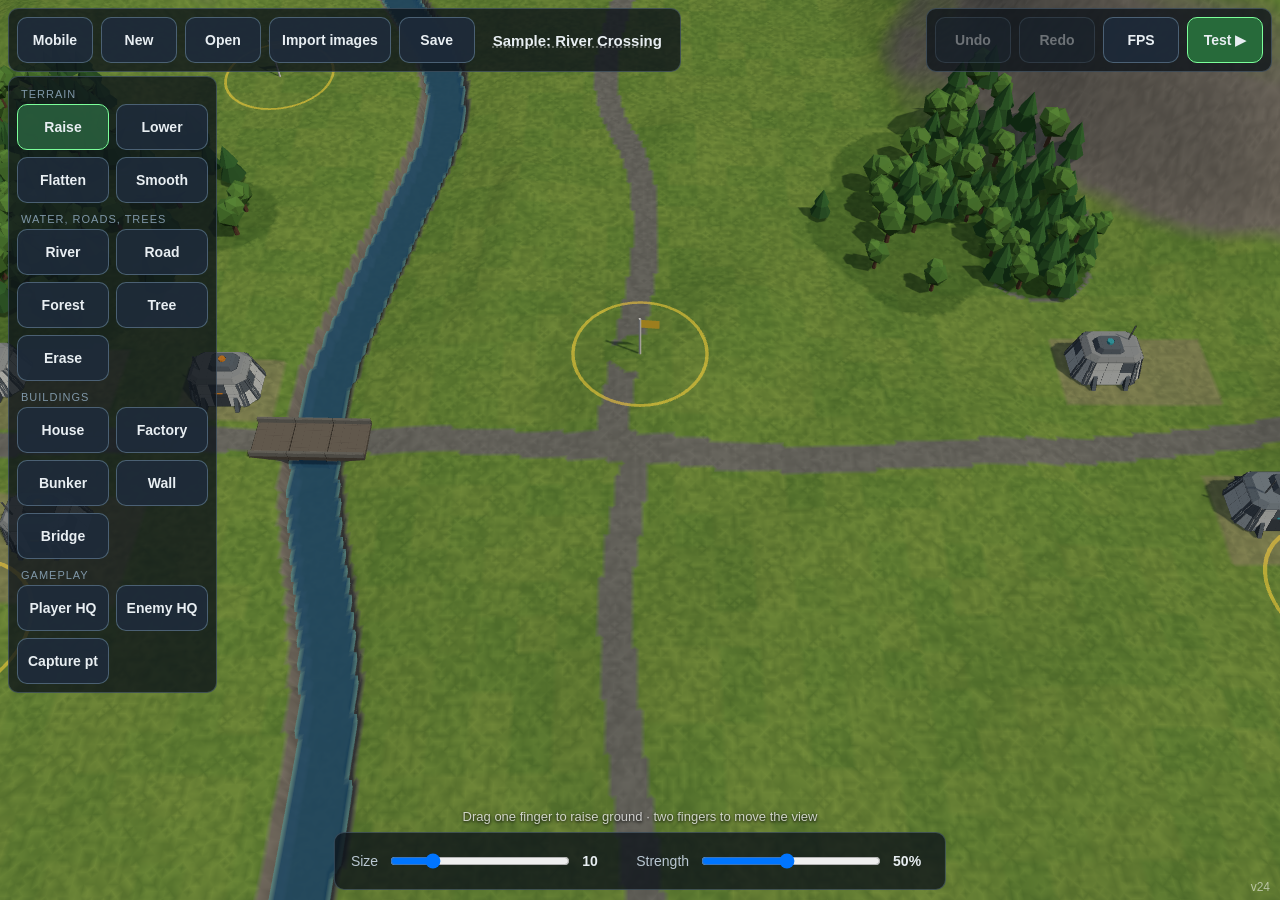
==== editor.html @ 3b9181ff "v24: sci-fi buildings and HQ; each panel shows blast marks, breaks with a hole and framework, then i" ====
<!DOCTYPE html>
<html lang="en">
<head>
<meta charset="utf-8">
<meta name="viewport" content="width=device-width, initial-scale=1, maximum-scale=1, user-scalable=no, viewport-fit=cover">
<meta name="apple-mobile-web-app-capable" content="yes">
<meta name="mobile-web-app-capable" content="yes">
<meta name="apple-mobile-web-app-status-bar-style" content="black-translucent">
<meta name="theme-color" content="#0b1015">
<!-- Must match VERSION in src/version.js. -->
<meta name="build" content="v24">
<title>Mech RTS Editor</title>
<link rel="apple-touch-icon" href="icons/icon-180.png">
<link rel="icon" type="image/png" href="icons/icon-180.png">
<link rel="stylesheet" href="style.css?v=24">
<style>
  .bar { position:fixed; display:flex; gap:8px; padding:8px; align-items:center; }
  #top { top:calc(env(safe-area-inset-top) + 8px); left:calc(env(safe-area-inset-left) + 8px); right:calc(env(safe-area-inset-right) + 8px);
         justify-content:space-between; padding:0; background:none; border:none; }
  #top .grp { display:flex; gap:8px; padding:8px; align-items:center; }
  #mapname { font-size:15px; font-weight:700; padding:0 10px; max-width:260px; overflow:hidden; text-overflow:ellipsis;
             white-space:nowrap; cursor:pointer; text-decoration:underline dotted rgba(255,255,255,.4); }
  #tools { top:calc(env(safe-area-inset-top) + 76px); left:calc(env(safe-area-inset-left) + 8px);
           display:grid; grid-template-columns:repeat(2, 92px); gap:7px; }
  #tools .btn { width:auto; padding:0 6px; }
  #tools .hdr { grid-column:1 / -1; font-size:11px; color:#7f97a8; text-transform:uppercase; letter-spacing:1px; margin:3px 0 -3px 4px; }
  #brush { bottom:calc(env(safe-area-inset-bottom) + 10px); left:50%; transform:translateX(-50%); gap:18px; padding:8px 16px; }
  #brush label { display:flex; align-items:center; gap:10px; font-size:14px; color:#b9c7d2; }
  #brush input[type=range] { width:180px; height:36px; }
  #brush .val { min-width:36px; color:#e8eef2; font-weight:600; }
  #bpanel { bottom:calc(env(safe-area-inset-bottom) + 10px); left:50%; transform:translateX(-50%); }
  #bpanel #bname { min-width:120px; font-size:14px; font-weight:600; color:#ffd23a; padding:0 4px; white-space:nowrap; }
  #bpanel .angle { display:flex; align-items:center; gap:8px; font-size:14px; color:#b9c7d2; }
  #bpanel input[type=range] { width:170px; height:36px; }
  #hint { position:fixed; bottom:calc(env(safe-area-inset-bottom) + 76px); left:50%; transform:translateX(-50%);
          font-size:13px; color:rgba(255,255,255,.75); text-shadow:0 1px 3px #000; pointer-events:none; white-space:nowrap; }
  #status { position:fixed; right:calc(env(safe-area-inset-right) + 12px); bottom:calc(env(safe-area-inset-bottom) + 24px);
            font-size:12px; color:rgba(255,255,255,.6); pointer-events:none; }
  .btn.dis { opacity:.4; }
  .btn.go { background:rgba(40,110,60,.95); border-color:#7cff9a; }
  label.btn input[type=file] { display:none; }
  .dialog { position:fixed; inset:0; display:none; align-items:center; justify-content:center; background:rgba(6,10,14,.7); z-index:20; }
  .dialog.open { display:flex; }
  .dialog .box { width:min(560px, calc(100% - 32px)); max-height:calc(100% - 40px); overflow:auto; padding:20px 22px; -webkit-user-select:text; user-select:text; }
  .dialog h2 { margin:0 0 12px; font-size:20px; }
  .dialog p, .dialog li { color:#b9c7d2; font-size:14px; line-height:1.45; }
  .dialog .row { display:flex; gap:10px; align-items:center; margin:10px 0; flex-wrap:wrap; }
  .dialog .row > span { min-width:120px; font-size:14px; }
  .dialog input[type=number] { width:80px; height:36px; font-size:16px; border-radius:8px; border:1px solid #567; background:#0e141a; color:#fff; padding:0 8px; }
  .dialog .file { font-size:13px; color:#9fd18b; }
  .dialog .actions { display:flex; gap:10px; justify-content:flex-end; margin-top:16px; }
  .dialog .list .btn { justify-content:flex-start; width:100%; margin:6px 0; }
  .dialog .warn { color:#ffb36b; }
  /* ---------- Mobile Mode (phones) ---------- */
  body.mobile .btn { height:32px; min-width:34px; padding:0 7px; font-size:12px; border-radius:8px; }
  body.mobile #top { top:calc(env(safe-area-inset-top) + 4px); left:calc(env(safe-area-inset-left) + 4px); right:calc(env(safe-area-inset-right) + 4px); }
  body.mobile #top .grp { gap:4px; padding:4px; border-radius:8px; }
  body.mobile #mapname { font-size:12px; max-width:120px; padding:0 4px; }
  body.mobile .long { display:none; }
  body.mobile #tools { top:calc(env(safe-area-inset-top) + 48px); left:calc(env(safe-area-inset-left) + 4px); grid-template-columns:repeat(2, 64px); gap:4px; padding:4px;
                       max-height:calc(100% - 68px - env(safe-area-inset-top) - env(safe-area-inset-bottom)); overflow-y:auto; -webkit-overflow-scrolling:touch; touch-action:pan-y; border-radius:8px; }
  body.mobile #tools .btn { padding:0 4px; font-size:11px; }
  body.mobile #tools .hdr { font-size:9px; margin:2px 0 -2px 2px; }
  body.mobile #brush { bottom:calc(env(safe-area-inset-bottom) + 4px); gap:10px; padding:4px 10px; left:calc(50% + 40px); border-radius:8px; }
  body.mobile #brush label { font-size:12px; gap:6px; }
  body.mobile #brush input[type=range] { width:110px; height:28px; }
  body.mobile #brush .val { min-width:28px; }
  body.mobile #bpanel { bottom:calc(env(safe-area-inset-bottom) + 4px); left:calc(50% + 40px); gap:4px; padding:4px; flex-wrap:wrap; justify-content:center; max-width:calc(100vw - 170px); border-radius:8px; }
  body.mobile #bpanel #bname { min-width:0; font-size:12px; }
  body.mobile #bpanel .angle { font-size:12px; gap:4px; }
  body.mobile #bpanel input[type=range] { width:100px; height:28px; }
  body.mobile #hint { bottom:calc(env(safe-area-inset-bottom) + 44px); font-size:11px; left:calc(50% + 40px); }
  body.mobile.bpanel-on #hint { bottom:calc(env(safe-area-inset-bottom) + 94px); }
  body.mobile #status { display:none; }
  body.mobile .dialog .box { padding:12px 14px; }
  body.mobile .dialog h2 { font-size:17px; }
  body.mobile .dialog p, body.mobile .dialog li { font-size:12px; }
  @media (orientation: portrait) {
    body.mobile #top { flex-wrap:wrap; gap:4px; }
    body.mobile #mapname { max-width:76px; }
    body.mobile #tools { top:calc(env(safe-area-inset-top) + 100px); max-height:calc(100% - 112px - env(safe-area-inset-top) - env(safe-area-inset-bottom)); }
    body.mobile #brush, body.mobile #bpanel, body.mobile #hint { left:calc(env(safe-area-inset-left) + 150px); transform:none; max-width:calc(100vw - 156px); flex-wrap:wrap; }
    body.mobile #brush input[type=range] { width:90px; }
    body.mobile #hint { white-space:normal; text-align:center; }
  }
  .keys { display:grid; grid-template-columns:auto 1fr; gap:2px 12px; font-size:13px; color:#b9c7d2; }
  .sw { display:inline-block; width:14px; height:14px; border:1px solid #888; vertical-align:middle; margin-right:4px; }
</style>
<script type="importmap">
{
  "imports": {
    "three": "./lib/three.module.js?v=24",
    "./editor/editor.js": "./editor/editor.js?v=24",
    "./editor/history.js": "./editor/history.js?v=24",
    "./editor/tools/features.js": "./editor/tools/features.js?v=24",
    "./editor/tools/markers.js": "./editor/tools/markers.js?v=24",
    "./editor/tools/terrain.js": "./editor/tools/terrain.js?v=24",
    "./src/ai/enemy.js": "./src/ai/enemy.js?v=24",
    "./src/combat/damage.js": "./src/combat/damage.js?v=24",
    "./src/combat/effects.js": "./src/combat/effects.js?v=24",
    "./src/combat/los.js": "./src/combat/los.js?v=24",
    "./src/combat/projectiles.js": "./src/combat/projectiles.js?v=24",
    "./src/config.js": "./src/config.js?v=24",
    "./src/game/match.js": "./src/game/match.js?v=24",
    "./src/game/vision.js": "./src/game/vision.js?v=24",
    "./src/main.js": "./src/main.js?v=24",
    "./src/maps/format.js": "./src/maps/format.js?v=24",
    "./src/maps/imageimport.js": "./src/maps/imageimport.js?v=24",
    "./src/maps/loader.js": "./src/maps/loader.js?v=24",
    "./src/nav/navgrid.js": "./src/nav/navgrid.js?v=24",
    "./src/nav/pathfinding.js": "./src/nav/pathfinding.js?v=24",
    "./src/terrain/chunks.js": "./src/terrain/chunks.js?v=24",
    "./src/terrain/heightfield.js": "./src/terrain/heightfield.js?v=24",
    "./src/terrain/surface.js": "./src/terrain/surface.js?v=24",
    "./src/terrain/testmap.js": "./src/terrain/testmap.js?v=24",
    "./src/terrain/water.js": "./src/terrain/water.js?v=24",
    "./src/terrain/watermesh.js": "./src/terrain/watermesh.js?v=24",
    "./src/ui/camera.js": "./src/ui/camera.js?v=24",
    "./src/ui/command.js": "./src/ui/command.js?v=24",
    "./src/ui/debug.js": "./src/ui/debug.js?v=24",
    "./src/ui/hud.js": "./src/ui/hud.js?v=24",
    "./src/ui/minimap.js": "./src/ui/minimap.js?v=24",
    "./src/ui/mobile.js": "./src/ui/mobile.js?v=24",
    "./src/ui/stats.js": "./src/ui/stats.js?v=24",
    "./src/units/mech.js": "./src/units/mech.js?v=24",
    "./src/units/mediummech.js": "./src/units/mediummech.js?v=24",
    "./src/units/movers.js": "./src/units/movers.js?v=24",
    "./src/units/units.js": "./src/units/units.js?v=24",
    "./src/version.js": "./src/version.js?v=24",
    "./src/view.js": "./src/view.js?v=24",
    "./src/world/buildings.js": "./src/world/buildings.js?v=24",
    "./src/world/buildingview.js": "./src/world/buildingview.js?v=24",
    "./src/world/construction.js": "./src/world/construction.js?v=24",
    "./src/world/decals.js": "./src/world/decals.js?v=24",
    "./src/world/fogview.js": "./src/world/fogview.js?v=24",
    "./src/world/forest.js": "./src/world/forest.js?v=24",
    "./src/world/markers.js": "./src/world/markers.js?v=24",
    "./src/world/shapes.js": "./src/world/shapes.js?v=24",
    "./src/world/trees.js": "./src/world/trees.js?v=24"
  }
}
</script>
</head>
<body>
<canvas id="view"></canvas>
<div id="debug" class="panel"></div>

<div id="top" class="bar">
  <div class="grp panel">
    <div class="btn" id="btnMobile" title="Mobile Mode: smaller controls for phones">Mobile</div>
    <div class="btn" id="btnNew">New</div>
    <div class="btn" id="btnOpen">Open</div>
    <div class="btn" id="btnImport">Import<span class="long">&nbsp;images</span></div>
    <div class="btn" id="btnSave">Save</div>
    <div id="mapname" title="Tap to rename"></div>
  </div>
  <div class="grp panel">
    <div class="btn dis" id="btnUndo">Undo</div>
    <div class="btn dis" id="btnRedo">Redo</div>
    <div class="btn" id="btnDebug" title="Debug overlay (`)">FPS</div>
    <div class="btn go" id="btnTest">Test ▶</div>
  </div>
</div>

<div id="tools" class="bar panel">
  <div class="hdr">Terrain</div>
  <div class="btn" data-tool="raise">Raise</div>
  <div class="btn" data-tool="lower">Lower</div>
  <div class="btn" data-tool="flatten">Flatten</div>
  <div class="btn" data-tool="smooth">Smooth</div>
  <div class="hdr">Water, roads, trees</div>
  <div class="btn" data-tool="river">River</div>
  <div class="btn" data-tool="road">Road</div>
  <div class="btn" data-tool="forest">Forest</div>
  <div class="btn" data-tool="tree">Tree</div>
  <div class="btn" data-tool="erase">Erase</div>
  <div class="hdr">Buildings</div>
  <div class="btn" data-tool="house">House</div>
  <div class="btn" data-tool="factory">Factory</div>
  <div class="btn" data-tool="bunker">Bunker</div>
  <div class="btn" data-tool="wall">Wall</div>
  <div class="btn" data-tool="bridge">Bridge</div>
  <div class="hdr">Gameplay</div>
  <div class="btn" data-tool="playerHQ">Player HQ</div>
  <div class="btn" data-tool="enemyHQ">Enemy HQ</div>
  <div class="btn" data-tool="capture">Capture pt</div>
</div>

<div id="brush" class="bar panel">
  <label>Size <input type="range" id="size" min="2" max="40" step="1" value="10"><span class="val" id="sizeVal"></span></label>
  <label>Strength <input type="range" id="strength" min="0.05" max="1" step="0.05" value="0.5"><span class="val" id="strengthVal"></span></label>
</div>
<div id="bpanel" class="bar panel" style="display:none">
  <span id="bname">New: 0°</span>
  <label class="angle">Angle <input type="range" id="bangle" min="0" max="355" step="5" value="0"></label>
  <div class="btn" id="brotL" title="Rotate left 15°">⟲ 15°</div>
  <div class="btn" id="brotR" title="Rotate right 15°">15° ⟳</div>
  <div class="btn dis" id="bdel">Delete</div>
  <div class="btn" id="bfill" title="Fill the building areas from the feature map">Fill lots</div>
</div>
<div id="hint"></div>
<div id="status"></div>
<div id="ver">v24</div>

<div class="dialog" id="dlgOpen"><div class="box panel scroll">
  <h2>Open a map</h2>
  <div class="list" id="mapList"></div>
  <label class="btn" style="justify-content:flex-start">Map file from this device…<input type="file" id="fileMap" accept=".json,application/json"></label>
  <div class="actions"><div class="btn" data-close>Cancel</div></div>
</div></div>

<div class="dialog" id="dlgImport"><div class="box panel scroll">
  <h2>Import images</h2>
  <p>Two PNGs of the same size (512 × 512 recommended). The top of the image is north (the enemy side).</p>
  <div class="row"><span>Height map</span><label class="btn">Choose…<input type="file" id="fileHeight" accept="image/*"></label><span class="file" id="nameHeight">none</span></div>
  <div class="row"><span>Feature map</span><label class="btn">Choose…<input type="file" id="fileFeatures" accept="image/*"></label><span class="file" id="nameFeatures">none</span></div>
  <div class="row"><span>White height</span><input type="number" id="impMaxHeight" value="30" min="1" max="80"> units above flat ground</div>
  <div class="row"><span>Black depth</span><input type="number" id="impMaxDepth" value="6" min="0" max="8"> units below flat ground</div>
  <p><b>Height map:</b> greyscale. Black = lowest, white = highest, mid-grey (128) = flat ground.</p>
  <p><b>Feature map:</b> flat colours, no blur:</p>
  <div class="keys" id="keyList"></div>
  <p id="impReport"></p>
  <div class="actions"><div class="btn" data-close>Cancel</div><div class="btn go" id="btnDoImport">Import</div></div>
</div></div>

<div id="loading">Loading editor…</div>
<div id="fatal"></div>
<script src="src/ui/page.js?v=24"></script>
<script type="module" src="editor/editor.js?v=24"></script>
</body>
</html>
---- style.css ----
/* Shared styles for the game (index.html) and the editor (editor.html). */
html, body { margin:0; height:100%; overflow:hidden; background:#0b1015; overscroll-behavior:none; }
body { font-family: -apple-system, "Helvetica Neue", Arial, sans-serif; color:#e8eef2;
       -webkit-user-select:none; user-select:none; -webkit-touch-callout:none;
       -webkit-tap-highlight-color: transparent; touch-action:none; }
#view { position:fixed; inset:0; width:100%; height:100%; touch-action:none; display:block; }
.panel { background:rgba(14,20,26,.78); border:1px solid rgba(160,200,230,.25); border-radius:10px; }
.btn { white-space:nowrap; min-width:50px; height:44px; padding:0 12px; font-size:14px; font-weight:600; color:#e8eef2;
       background:rgba(30,44,58,.9); border:1px solid rgba(160,200,230,.35); border-radius:10px;
       display:flex; align-items:center; justify-content:center; touch-action:none; cursor:pointer; }
.btn:active { background:rgba(60,90,120,.95); }
.btn.on { background:rgba(40,90,60,.95); border-color:#7cff9a; }
#ver { position:fixed; right:calc(env(safe-area-inset-right) + 10px); bottom:calc(env(safe-area-inset-bottom) + 6px);
       font-size:12px; color:rgba(255,255,255,.55); pointer-events:none; }
#ver.stale { color:#ff8a70; font-weight:700; }
#debug { position:fixed; top:calc(env(safe-area-inset-top) + 10px); left:calc(env(safe-area-inset-left) + 12px);
         padding:8px 12px; font:12px/1.5 ui-monospace, Menlo, monospace; pointer-events:none; display:none;
         white-space:pre; z-index:5; }
#fatal { position:fixed; inset:0; display:none; align-items:center; justify-content:center; padding:24px; z-index:50;
         background:rgba(6,10,14,.92); text-align:center; font-size:16px; line-height:1.5; }
#loading { position:fixed; inset:0; display:flex; align-items:center; justify-content:center; font-size:18px;
           color:#b9c7d2; background:#0b1015; z-index:40; }
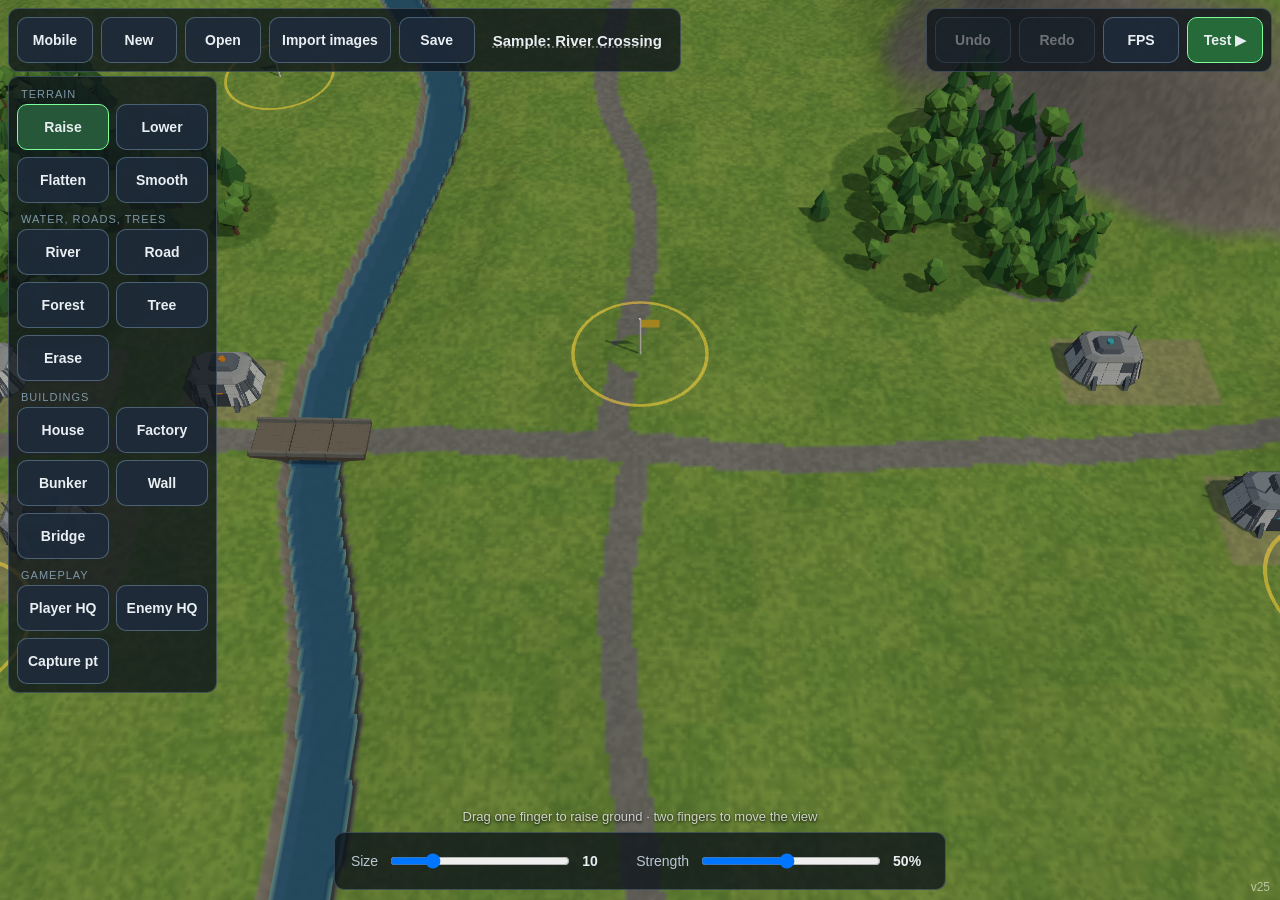
==== commit 8aaf819e: "v25: pause menu with save/load game, rubble pictures baked into the ground, longer fires, flat long-" ====
--- a/editor.html
+++ b/editor.html
@@ -8,11 +8,11 @@
 <meta name="apple-mobile-web-app-status-bar-style" content="black-translucent">
 <meta name="theme-color" content="#0b1015">
 <!-- Must match VERSION in src/version.js. -->
-<meta name="build" content="v24">
+<meta name="build" content="v25">
 <title>Mech RTS Editor</title>
 <link rel="apple-touch-icon" href="icons/icon-180.png">
 <link rel="icon" type="image/png" href="icons/icon-180.png">
-<link rel="stylesheet" href="style.css?v=24">
+<link rel="stylesheet" href="style.css?v=25">
 <style>
   .bar { position:fixed; display:flex; gap:8px; padding:8px; align-items:center; }
   #top { top:calc(env(safe-area-inset-top) + 8px); left:calc(env(safe-area-inset-left) + 8px); right:calc(env(safe-area-inset-right) + 8px);
@@ -89,54 +89,55 @@
 <script type="importmap">
 {
   "imports": {
-    "three": "./lib/three.module.js?v=24",
-    "./editor/editor.js": "./editor/editor.js?v=24",
-    "./editor/history.js": "./editor/history.js?v=24",
-    "./editor/tools/features.js": "./editor/tools/features.js?v=24",
-    "./editor/tools/markers.js": "./editor/tools/markers.js?v=24",
-    "./editor/tools/terrain.js": "./editor/tools/terrain.js?v=24",
-    "./src/ai/enemy.js": "./src/ai/enemy.js?v=24",
-    "./src/combat/damage.js": "./src/combat/damage.js?v=24",
-    "./src/combat/effects.js": "./src/combat/effects.js?v=24",
-    "./src/combat/los.js": "./src/combat/los.js?v=24",
-    "./src/combat/projectiles.js": "./src/combat/projectiles.js?v=24",
-    "./src/config.js": "./src/config.js?v=24",
-    "./src/game/match.js": "./src/game/match.js?v=24",
-    "./src/game/vision.js": "./src/game/vision.js?v=24",
-    "./src/main.js": "./src/main.js?v=24",
-    "./src/maps/format.js": "./src/maps/format.js?v=24",
-    "./src/maps/imageimport.js": "./src/maps/imageimport.js?v=24",
-    "./src/maps/loader.js": "./src/maps/loader.js?v=24",
-    "./src/nav/navgrid.js": "./src/nav/navgrid.js?v=24",
-    "./src/nav/pathfinding.js": "./src/nav/pathfinding.js?v=24",
-    "./src/terrain/chunks.js": "./src/terrain/chunks.js?v=24",
-    "./src/terrain/heightfield.js": "./src/terrain/heightfield.js?v=24",
-    "./src/terrain/surface.js": "./src/terrain/surface.js?v=24",
-    "./src/terrain/testmap.js": "./src/terrain/testmap.js?v=24",
-    "./src/terrain/water.js": "./src/terrain/water.js?v=24",
-    "./src/terrain/watermesh.js": "./src/terrain/watermesh.js?v=24",
-    "./src/ui/camera.js": "./src/ui/camera.js?v=24",
-    "./src/ui/command.js": "./src/ui/command.js?v=24",
-    "./src/ui/debug.js": "./src/ui/debug.js?v=24",
-    "./src/ui/hud.js": "./src/ui/hud.js?v=24",
-    "./src/ui/minimap.js": "./src/ui/minimap.js?v=24",
-    "./src/ui/mobile.js": "./src/ui/mobile.js?v=24",
-    "./src/ui/stats.js": "./src/ui/stats.js?v=24",
-    "./src/units/mech.js": "./src/units/mech.js?v=24",
-    "./src/units/mediummech.js": "./src/units/mediummech.js?v=24",
-    "./src/units/movers.js": "./src/units/movers.js?v=24",
-    "./src/units/units.js": "./src/units/units.js?v=24",
-    "./src/version.js": "./src/version.js?v=24",
-    "./src/view.js": "./src/view.js?v=24",
-    "./src/world/buildings.js": "./src/world/buildings.js?v=24",
-    "./src/world/buildingview.js": "./src/world/buildingview.js?v=24",
-    "./src/world/construction.js": "./src/world/construction.js?v=24",
-    "./src/world/decals.js": "./src/world/decals.js?v=24",
-    "./src/world/fogview.js": "./src/world/fogview.js?v=24",
-    "./src/world/forest.js": "./src/world/forest.js?v=24",
-    "./src/world/markers.js": "./src/world/markers.js?v=24",
-    "./src/world/shapes.js": "./src/world/shapes.js?v=24",
-    "./src/world/trees.js": "./src/world/trees.js?v=24"
+    "three": "./lib/three.module.js?v=25",
+    "./editor/editor.js": "./editor/editor.js?v=25",
+    "./editor/history.js": "./editor/history.js?v=25",
+    "./editor/tools/features.js": "./editor/tools/features.js?v=25",
+    "./editor/tools/markers.js": "./editor/tools/markers.js?v=25",
+    "./editor/tools/terrain.js": "./editor/tools/terrain.js?v=25",
+    "./src/ai/enemy.js": "./src/ai/enemy.js?v=25",
+    "./src/combat/damage.js": "./src/combat/damage.js?v=25",
+    "./src/combat/effects.js": "./src/combat/effects.js?v=25",
+    "./src/combat/los.js": "./src/combat/los.js?v=25",
+    "./src/combat/projectiles.js": "./src/combat/projectiles.js?v=25",
+    "./src/config.js": "./src/config.js?v=25",
+    "./src/game/match.js": "./src/game/match.js?v=25",
+    "./src/game/savegame.js": "./src/game/savegame.js?v=25",
+    "./src/game/vision.js": "./src/game/vision.js?v=25",
+    "./src/main.js": "./src/main.js?v=25",
+    "./src/maps/format.js": "./src/maps/format.js?v=25",
+    "./src/maps/imageimport.js": "./src/maps/imageimport.js?v=25",
+    "./src/maps/loader.js": "./src/maps/loader.js?v=25",
+    "./src/nav/navgrid.js": "./src/nav/navgrid.js?v=25",
+    "./src/nav/pathfinding.js": "./src/nav/pathfinding.js?v=25",
+    "./src/terrain/chunks.js": "./src/terrain/chunks.js?v=25",
+    "./src/terrain/heightfield.js": "./src/terrain/heightfield.js?v=25",
+    "./src/terrain/surface.js": "./src/terrain/surface.js?v=25",
+    "./src/terrain/testmap.js": "./src/terrain/testmap.js?v=25",
+    "./src/terrain/water.js": "./src/terrain/water.js?v=25",
+    "./src/terrain/watermesh.js": "./src/terrain/watermesh.js?v=25",
+    "./src/ui/camera.js": "./src/ui/camera.js?v=25",
+    "./src/ui/command.js": "./src/ui/command.js?v=25",
+    "./src/ui/debug.js": "./src/ui/debug.js?v=25",
+    "./src/ui/hud.js": "./src/ui/hud.js?v=25",
+    "./src/ui/minimap.js": "./src/ui/minimap.js?v=25",
+    "./src/ui/mobile.js": "./src/ui/mobile.js?v=25",
+    "./src/ui/stats.js": "./src/ui/stats.js?v=25",
+    "./src/units/mech.js": "./src/units/mech.js?v=25",
+    "./src/units/mediummech.js": "./src/units/mediummech.js?v=25",
+    "./src/units/movers.js": "./src/units/movers.js?v=25",
+    "./src/units/units.js": "./src/units/units.js?v=25",
+    "./src/version.js": "./src/version.js?v=25",
+    "./src/view.js": "./src/view.js?v=25",
+    "./src/world/buildings.js": "./src/world/buildings.js?v=25",
+    "./src/world/buildingview.js": "./src/world/buildingview.js?v=25",
+    "./src/world/construction.js": "./src/world/construction.js?v=25",
+    "./src/world/decals.js": "./src/world/decals.js?v=25",
+    "./src/world/fogview.js": "./src/world/fogview.js?v=25",
+    "./src/world/forest.js": "./src/world/forest.js?v=25",
+    "./src/world/markers.js": "./src/world/markers.js?v=25",
+    "./src/world/shapes.js": "./src/world/shapes.js?v=25",
+    "./src/world/trees.js": "./src/world/trees.js?v=25"
   }
 }
 </script>
@@ -200,7 +201,7 @@
 </div>
 <div id="hint"></div>
 <div id="status"></div>
-<div id="ver">v24</div>
+<div id="ver">v25</div>
 
 <div class="dialog" id="dlgOpen"><div class="box panel scroll">
   <h2>Open a map</h2>
@@ -225,7 +226,7 @@
 
 <div id="loading">Loading editor…</div>
 <div id="fatal"></div>
-<script src="src/ui/page.js?v=24"></script>
-<script type="module" src="editor/editor.js?v=24"></script>
+<script src="src/ui/page.js?v=25"></script>
+<script type="module" src="editor/editor.js?v=25"></script>
 </body>
 </html>
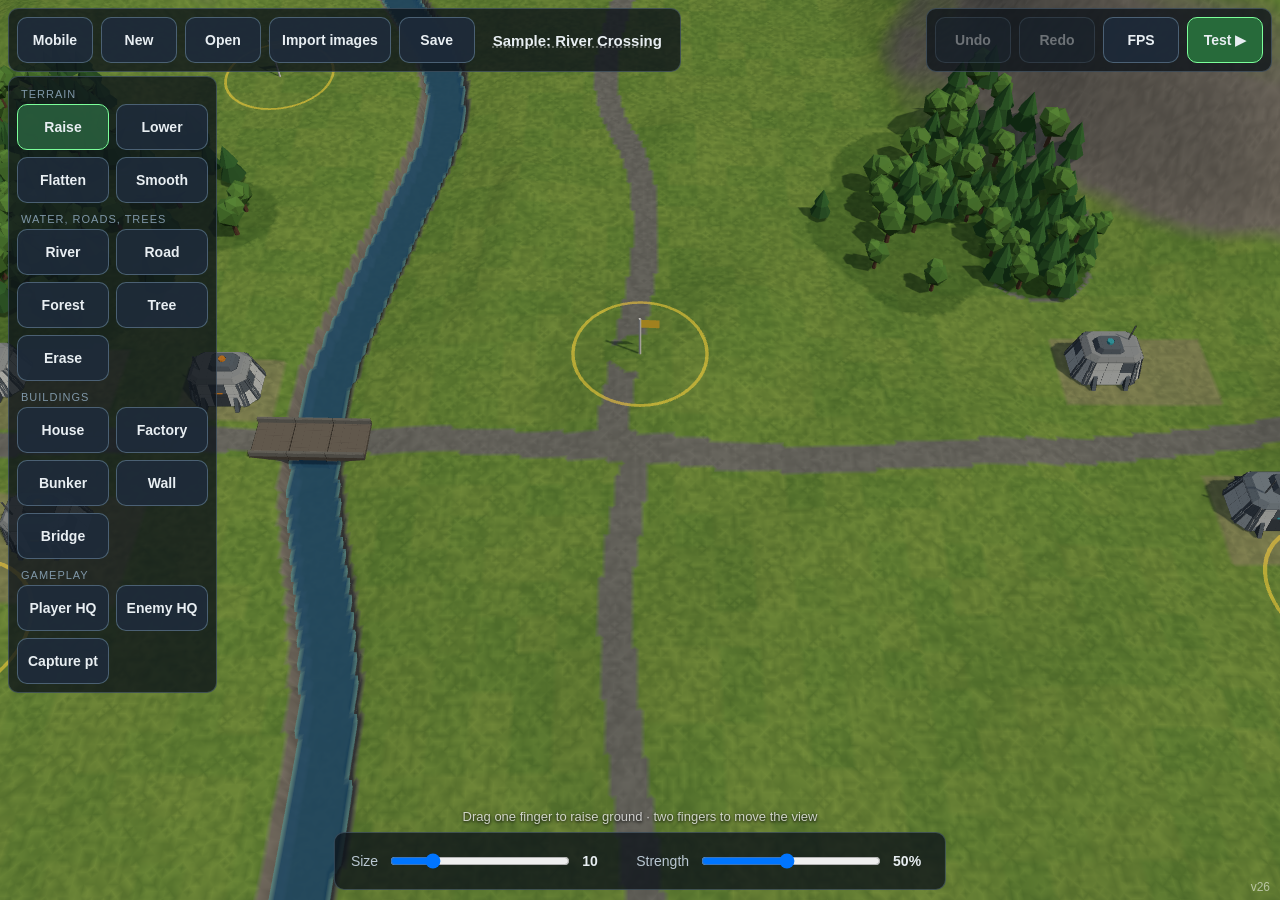
==== commit 53a274a2: "v26: Battle Value limit replaces the unit cap Co-Authored-By: Claude Opus 5.5 <noreply@anthropic.com" ====
--- a/editor.html
+++ b/editor.html
@@ -8,11 +8,11 @@
 <meta name="apple-mobile-web-app-status-bar-style" content="black-translucent">
 <meta name="theme-color" content="#0b1015">
 <!-- Must match VERSION in src/version.js. -->
-<meta name="build" content="v25">
+<meta name="build" content="v26">
 <title>Mech RTS Editor</title>
 <link rel="apple-touch-icon" href="icons/icon-180.png">
 <link rel="icon" type="image/png" href="icons/icon-180.png">
-<link rel="stylesheet" href="style.css?v=25">
+<link rel="stylesheet" href="style.css?v=26">
 <style>
   .bar { position:fixed; display:flex; gap:8px; padding:8px; align-items:center; }
   #top { top:calc(env(safe-area-inset-top) + 8px); left:calc(env(safe-area-inset-left) + 8px); right:calc(env(safe-area-inset-right) + 8px);
@@ -89,55 +89,55 @@
 <script type="importmap">
 {
   "imports": {
-    "three": "./lib/three.module.js?v=25",
-    "./editor/editor.js": "./editor/editor.js?v=25",
-    "./editor/history.js": "./editor/history.js?v=25",
-    "./editor/tools/features.js": "./editor/tools/features.js?v=25",
-    "./editor/tools/markers.js": "./editor/tools/markers.js?v=25",
-    "./editor/tools/terrain.js": "./editor/tools/terrain.js?v=25",
-    "./src/ai/enemy.js": "./src/ai/enemy.js?v=25",
-    "./src/combat/damage.js": "./src/combat/damage.js?v=25",
-    "./src/combat/effects.js": "./src/combat/effects.js?v=25",
-    "./src/combat/los.js": "./src/combat/los.js?v=25",
-    "./src/combat/projectiles.js": "./src/combat/projectiles.js?v=25",
-    "./src/config.js": "./src/config.js?v=25",
-    "./src/game/match.js": "./src/game/match.js?v=25",
-    "./src/game/savegame.js": "./src/game/savegame.js?v=25",
-    "./src/game/vision.js": "./src/game/vision.js?v=25",
-    "./src/main.js": "./src/main.js?v=25",
-    "./src/maps/format.js": "./src/maps/format.js?v=25",
-    "./src/maps/imageimport.js": "./src/maps/imageimport.js?v=25",
-    "./src/maps/loader.js": "./src/maps/loader.js?v=25",
-    "./src/nav/navgrid.js": "./src/nav/navgrid.js?v=25",
-    "./src/nav/pathfinding.js": "./src/nav/pathfinding.js?v=25",
-    "./src/terrain/chunks.js": "./src/terrain/chunks.js?v=25",
-    "./src/terrain/heightfield.js": "./src/terrain/heightfield.js?v=25",
-    "./src/terrain/surface.js": "./src/terrain/surface.js?v=25",
-    "./src/terrain/testmap.js": "./src/terrain/testmap.js?v=25",
-    "./src/terrain/water.js": "./src/terrain/water.js?v=25",
-    "./src/terrain/watermesh.js": "./src/terrain/watermesh.js?v=25",
-    "./src/ui/camera.js": "./src/ui/camera.js?v=25",
-    "./src/ui/command.js": "./src/ui/command.js?v=25",
-    "./src/ui/debug.js": "./src/ui/debug.js?v=25",
-    "./src/ui/hud.js": "./src/ui/hud.js?v=25",
-    "./src/ui/minimap.js": "./src/ui/minimap.js?v=25",
-    "./src/ui/mobile.js": "./src/ui/mobile.js?v=25",
-    "./src/ui/stats.js": "./src/ui/stats.js?v=25",
-    "./src/units/mech.js": "./src/units/mech.js?v=25",
-    "./src/units/mediummech.js": "./src/units/mediummech.js?v=25",
-    "./src/units/movers.js": "./src/units/movers.js?v=25",
-    "./src/units/units.js": "./src/units/units.js?v=25",
-    "./src/version.js": "./src/version.js?v=25",
-    "./src/view.js": "./src/view.js?v=25",
-    "./src/world/buildings.js": "./src/world/buildings.js?v=25",
-    "./src/world/buildingview.js": "./src/world/buildingview.js?v=25",
-    "./src/world/construction.js": "./src/world/construction.js?v=25",
-    "./src/world/decals.js": "./src/world/decals.js?v=25",
-    "./src/world/fogview.js": "./src/world/fogview.js?v=25",
-    "./src/world/forest.js": "./src/world/forest.js?v=25",
-    "./src/world/markers.js": "./src/world/markers.js?v=25",
-    "./src/world/shapes.js": "./src/world/shapes.js?v=25",
-    "./src/world/trees.js": "./src/world/trees.js?v=25"
+    "three": "./lib/three.module.js?v=26",
+    "./editor/editor.js": "./editor/editor.js?v=26",
+    "./editor/history.js": "./editor/history.js?v=26",
+    "./editor/tools/features.js": "./editor/tools/features.js?v=26",
+    "./editor/tools/markers.js": "./editor/tools/markers.js?v=26",
+    "./editor/tools/terrain.js": "./editor/tools/terrain.js?v=26",
+    "./src/ai/enemy.js": "./src/ai/enemy.js?v=26",
+    "./src/combat/damage.js": "./src/combat/damage.js?v=26",
+    "./src/combat/effects.js": "./src/combat/effects.js?v=26",
+    "./src/combat/los.js": "./src/combat/los.js?v=26",
+    "./src/combat/projectiles.js": "./src/combat/projectiles.js?v=26",
+    "./src/config.js": "./src/config.js?v=26",
+    "./src/game/match.js": "./src/game/match.js?v=26",
+    "./src/game/savegame.js": "./src/game/savegame.js?v=26",
+    "./src/game/vision.js": "./src/game/vision.js?v=26",
+    "./src/main.js": "./src/main.js?v=26",
+    "./src/maps/format.js": "./src/maps/format.js?v=26",
+    "./src/maps/imageimport.js": "./src/maps/imageimport.js?v=26",
+    "./src/maps/loader.js": "./src/maps/loader.js?v=26",
+    "./src/nav/navgrid.js": "./src/nav/navgrid.js?v=26",
+    "./src/nav/pathfinding.js": "./src/nav/pathfinding.js?v=26",
+    "./src/terrain/chunks.js": "./src/terrain/chunks.js?v=26",
+    "./src/terrain/heightfield.js": "./src/terrain/heightfield.js?v=26",
+    "./src/terrain/surface.js": "./src/terrain/surface.js?v=26",
+    "./src/terrain/testmap.js": "./src/terrain/testmap.js?v=26",
+    "./src/terrain/water.js": "./src/terrain/water.js?v=26",
+    "./src/terrain/watermesh.js": "./src/terrain/watermesh.js?v=26",
+    "./src/ui/camera.js": "./src/ui/camera.js?v=26",
+    "./src/ui/command.js": "./src/ui/command.js?v=26",
+    "./src/ui/debug.js": "./src/ui/debug.js?v=26",
+    "./src/ui/hud.js": "./src/ui/hud.js?v=26",
+    "./src/ui/minimap.js": "./src/ui/minimap.js?v=26",
+    "./src/ui/mobile.js": "./src/ui/mobile.js?v=26",
+    "./src/ui/stats.js": "./src/ui/stats.js?v=26",
+    "./src/units/mech.js": "./src/units/mech.js?v=26",
+    "./src/units/mediummech.js": "./src/units/mediummech.js?v=26",
+    "./src/units/movers.js": "./src/units/movers.js?v=26",
+    "./src/units/units.js": "./src/units/units.js?v=26",
+    "./src/version.js": "./src/version.js?v=26",
+    "./src/view.js": "./src/view.js?v=26",
+    "./src/world/buildings.js": "./src/world/buildings.js?v=26",
+    "./src/world/buildingview.js": "./src/world/buildingview.js?v=26",
+    "./src/world/construction.js": "./src/world/construction.js?v=26",
+    "./src/world/decals.js": "./src/world/decals.js?v=26",
+    "./src/world/fogview.js": "./src/world/fogview.js?v=26",
+    "./src/world/forest.js": "./src/world/forest.js?v=26",
+    "./src/world/markers.js": "./src/world/markers.js?v=26",
+    "./src/world/shapes.js": "./src/world/shapes.js?v=26",
+    "./src/world/trees.js": "./src/world/trees.js?v=26"
   }
 }
 </script>
@@ -201,7 +201,7 @@
 </div>
 <div id="hint"></div>
 <div id="status"></div>
-<div id="ver">v25</div>
+<div id="ver">v26</div>
 
 <div class="dialog" id="dlgOpen"><div class="box panel scroll">
   <h2>Open a map</h2>
@@ -226,7 +226,7 @@
 
 <div id="loading">Loading editor…</div>
 <div id="fatal"></div>
-<script src="src/ui/page.js?v=25"></script>
-<script type="module" src="editor/editor.js?v=25"></script>
+<script src="src/ui/page.js?v=26"></script>
+<script type="module" src="editor/editor.js?v=26"></script>
 </body>
 </html>
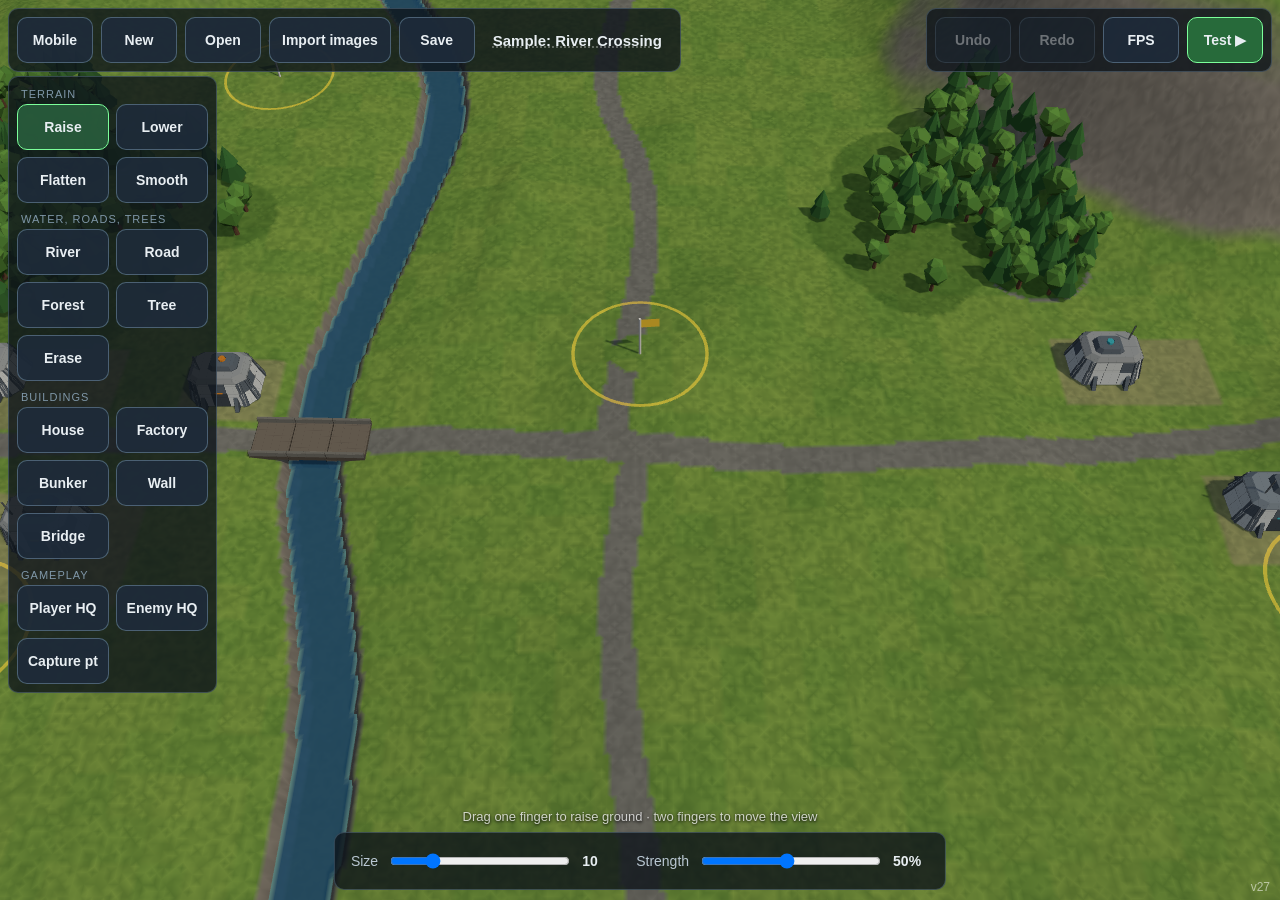
==== commit cd3d3d39: "v27: Heavy Mech and turret use David's glTF models Co-Authored-By: Claude Opus 5.5 <noreply@anthropi" ====
--- a/editor.html
+++ b/editor.html
@@ -8,11 +8,11 @@
 <meta name="apple-mobile-web-app-status-bar-style" content="black-translucent">
 <meta name="theme-color" content="#0b1015">
 <!-- Must match VERSION in src/version.js. -->
-<meta name="build" content="v26">
+<meta name="build" content="v27">
 <title>Mech RTS Editor</title>
 <link rel="apple-touch-icon" href="icons/icon-180.png">
 <link rel="icon" type="image/png" href="icons/icon-180.png">
-<link rel="stylesheet" href="style.css?v=26">
+<link rel="stylesheet" href="style.css?v=27">
 <style>
   .bar { position:fixed; display:flex; gap:8px; padding:8px; align-items:center; }
   #top { top:calc(env(safe-area-inset-top) + 8px); left:calc(env(safe-area-inset-left) + 8px); right:calc(env(safe-area-inset-right) + 8px);
@@ -89,55 +89,56 @@
 <script type="importmap">
 {
   "imports": {
-    "three": "./lib/three.module.js?v=26",
-    "./editor/editor.js": "./editor/editor.js?v=26",
-    "./editor/history.js": "./editor/history.js?v=26",
-    "./editor/tools/features.js": "./editor/tools/features.js?v=26",
-    "./editor/tools/markers.js": "./editor/tools/markers.js?v=26",
-    "./editor/tools/terrain.js": "./editor/tools/terrain.js?v=26",
-    "./src/ai/enemy.js": "./src/ai/enemy.js?v=26",
-    "./src/combat/damage.js": "./src/combat/damage.js?v=26",
-    "./src/combat/effects.js": "./src/combat/effects.js?v=26",
-    "./src/combat/los.js": "./src/combat/los.js?v=26",
-    "./src/combat/projectiles.js": "./src/combat/projectiles.js?v=26",
-    "./src/config.js": "./src/config.js?v=26",
-    "./src/game/match.js": "./src/game/match.js?v=26",
-    "./src/game/savegame.js": "./src/game/savegame.js?v=26",
-    "./src/game/vision.js": "./src/game/vision.js?v=26",
-    "./src/main.js": "./src/main.js?v=26",
-    "./src/maps/format.js": "./src/maps/format.js?v=26",
-    "./src/maps/imageimport.js": "./src/maps/imageimport.js?v=26",
-    "./src/maps/loader.js": "./src/maps/loader.js?v=26",
-    "./src/nav/navgrid.js": "./src/nav/navgrid.js?v=26",
-    "./src/nav/pathfinding.js": "./src/nav/pathfinding.js?v=26",
-    "./src/terrain/chunks.js": "./src/terrain/chunks.js?v=26",
-    "./src/terrain/heightfield.js": "./src/terrain/heightfield.js?v=26",
-    "./src/terrain/surface.js": "./src/terrain/surface.js?v=26",
-    "./src/terrain/testmap.js": "./src/terrain/testmap.js?v=26",
-    "./src/terrain/water.js": "./src/terrain/water.js?v=26",
-    "./src/terrain/watermesh.js": "./src/terrain/watermesh.js?v=26",
-    "./src/ui/camera.js": "./src/ui/camera.js?v=26",
-    "./src/ui/command.js": "./src/ui/command.js?v=26",
-    "./src/ui/debug.js": "./src/ui/debug.js?v=26",
-    "./src/ui/hud.js": "./src/ui/hud.js?v=26",
-    "./src/ui/minimap.js": "./src/ui/minimap.js?v=26",
-    "./src/ui/mobile.js": "./src/ui/mobile.js?v=26",
-    "./src/ui/stats.js": "./src/ui/stats.js?v=26",
-    "./src/units/mech.js": "./src/units/mech.js?v=26",
-    "./src/units/mediummech.js": "./src/units/mediummech.js?v=26",
-    "./src/units/movers.js": "./src/units/movers.js?v=26",
-    "./src/units/units.js": "./src/units/units.js?v=26",
-    "./src/version.js": "./src/version.js?v=26",
-    "./src/view.js": "./src/view.js?v=26",
-    "./src/world/buildings.js": "./src/world/buildings.js?v=26",
-    "./src/world/buildingview.js": "./src/world/buildingview.js?v=26",
-    "./src/world/construction.js": "./src/world/construction.js?v=26",
-    "./src/world/decals.js": "./src/world/decals.js?v=26",
-    "./src/world/fogview.js": "./src/world/fogview.js?v=26",
-    "./src/world/forest.js": "./src/world/forest.js?v=26",
-    "./src/world/markers.js": "./src/world/markers.js?v=26",
-    "./src/world/shapes.js": "./src/world/shapes.js?v=26",
-    "./src/world/trees.js": "./src/world/trees.js?v=26"
+    "three": "./lib/three.module.js?v=27",
+    "./editor/editor.js": "./editor/editor.js?v=27",
+    "./editor/history.js": "./editor/history.js?v=27",
+    "./editor/tools/features.js": "./editor/tools/features.js?v=27",
+    "./editor/tools/markers.js": "./editor/tools/markers.js?v=27",
+    "./editor/tools/terrain.js": "./editor/tools/terrain.js?v=27",
+    "./src/ai/enemy.js": "./src/ai/enemy.js?v=27",
+    "./src/combat/damage.js": "./src/combat/damage.js?v=27",
+    "./src/combat/effects.js": "./src/combat/effects.js?v=27",
+    "./src/combat/los.js": "./src/combat/los.js?v=27",
+    "./src/combat/projectiles.js": "./src/combat/projectiles.js?v=27",
+    "./src/config.js": "./src/config.js?v=27",
+    "./src/game/match.js": "./src/game/match.js?v=27",
+    "./src/game/savegame.js": "./src/game/savegame.js?v=27",
+    "./src/game/vision.js": "./src/game/vision.js?v=27",
+    "./src/main.js": "./src/main.js?v=27",
+    "./src/maps/format.js": "./src/maps/format.js?v=27",
+    "./src/maps/imageimport.js": "./src/maps/imageimport.js?v=27",
+    "./src/maps/loader.js": "./src/maps/loader.js?v=27",
+    "./src/nav/navgrid.js": "./src/nav/navgrid.js?v=27",
+    "./src/nav/pathfinding.js": "./src/nav/pathfinding.js?v=27",
+    "./src/terrain/chunks.js": "./src/terrain/chunks.js?v=27",
+    "./src/terrain/heightfield.js": "./src/terrain/heightfield.js?v=27",
+    "./src/terrain/surface.js": "./src/terrain/surface.js?v=27",
+    "./src/terrain/testmap.js": "./src/terrain/testmap.js?v=27",
+    "./src/terrain/water.js": "./src/terrain/water.js?v=27",
+    "./src/terrain/watermesh.js": "./src/terrain/watermesh.js?v=27",
+    "./src/ui/camera.js": "./src/ui/camera.js?v=27",
+    "./src/ui/command.js": "./src/ui/command.js?v=27",
+    "./src/ui/debug.js": "./src/ui/debug.js?v=27",
+    "./src/ui/hud.js": "./src/ui/hud.js?v=27",
+    "./src/ui/minimap.js": "./src/ui/minimap.js?v=27",
+    "./src/ui/mobile.js": "./src/ui/mobile.js?v=27",
+    "./src/ui/stats.js": "./src/ui/stats.js?v=27",
+    "./src/units/mech.js": "./src/units/mech.js?v=27",
+    "./src/units/mediummech.js": "./src/units/mediummech.js?v=27",
+    "./src/units/modelview.js": "./src/units/modelview.js?v=27",
+    "./src/units/movers.js": "./src/units/movers.js?v=27",
+    "./src/units/units.js": "./src/units/units.js?v=27",
+    "./src/version.js": "./src/version.js?v=27",
+    "./src/view.js": "./src/view.js?v=27",
+    "./src/world/buildings.js": "./src/world/buildings.js?v=27",
+    "./src/world/buildingview.js": "./src/world/buildingview.js?v=27",
+    "./src/world/construction.js": "./src/world/construction.js?v=27",
+    "./src/world/decals.js": "./src/world/decals.js?v=27",
+    "./src/world/fogview.js": "./src/world/fogview.js?v=27",
+    "./src/world/forest.js": "./src/world/forest.js?v=27",
+    "./src/world/markers.js": "./src/world/markers.js?v=27",
+    "./src/world/shapes.js": "./src/world/shapes.js?v=27",
+    "./src/world/trees.js": "./src/world/trees.js?v=27"
   }
 }
 </script>
@@ -201,7 +202,7 @@
 </div>
 <div id="hint"></div>
 <div id="status"></div>
-<div id="ver">v26</div>
+<div id="ver">v27</div>
 
 <div class="dialog" id="dlgOpen"><div class="box panel scroll">
   <h2>Open a map</h2>
@@ -226,7 +227,7 @@
 
 <div id="loading">Loading editor…</div>
 <div id="fatal"></div>
-<script src="src/ui/page.js?v=26"></script>
-<script type="module" src="editor/editor.js?v=26"></script>
+<script src="src/ui/page.js?v=27"></script>
+<script type="module" src="editor/editor.js?v=27"></script>
 </body>
 </html>
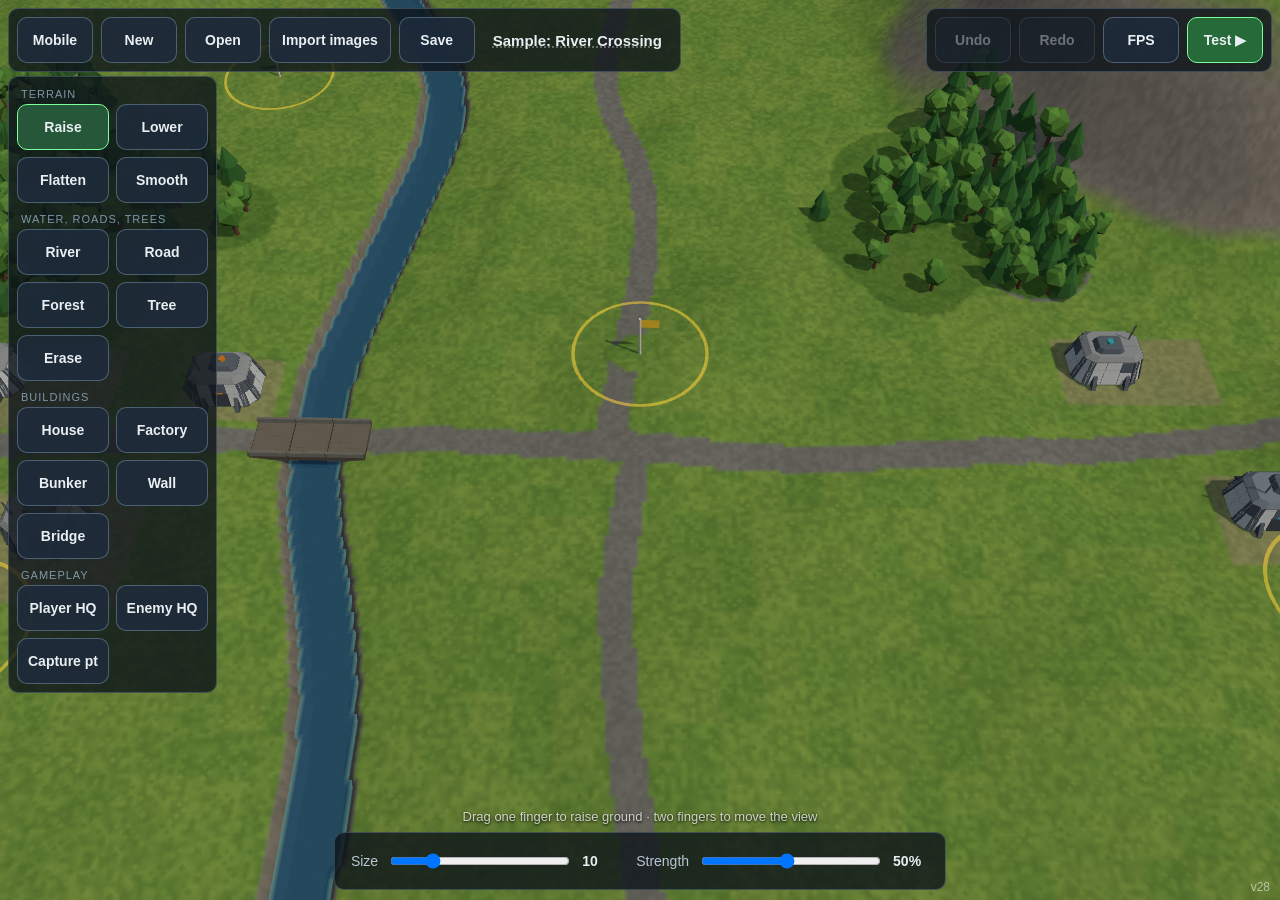
==== commit 2e762f27: "v28: Light and Assault Mech models, Heavy Mech 60% bigger, manual-only repair Co-Authored-By: Claude" ====
--- a/editor.html
+++ b/editor.html
@@ -8,11 +8,11 @@
 <meta name="apple-mobile-web-app-status-bar-style" content="black-translucent">
 <meta name="theme-color" content="#0b1015">
 <!-- Must match VERSION in src/version.js. -->
-<meta name="build" content="v27">
+<meta name="build" content="v28">
 <title>Mech RTS Editor</title>
 <link rel="apple-touch-icon" href="icons/icon-180.png">
 <link rel="icon" type="image/png" href="icons/icon-180.png">
-<link rel="stylesheet" href="style.css?v=27">
+<link rel="stylesheet" href="style.css?v=28">
 <style>
   .bar { position:fixed; display:flex; gap:8px; padding:8px; align-items:center; }
   #top { top:calc(env(safe-area-inset-top) + 8px); left:calc(env(safe-area-inset-left) + 8px); right:calc(env(safe-area-inset-right) + 8px);
@@ -89,56 +89,56 @@
 <script type="importmap">
 {
   "imports": {
-    "three": "./lib/three.module.js?v=27",
-    "./editor/editor.js": "./editor/editor.js?v=27",
-    "./editor/history.js": "./editor/history.js?v=27",
-    "./editor/tools/features.js": "./editor/tools/features.js?v=27",
-    "./editor/tools/markers.js": "./editor/tools/markers.js?v=27",
-    "./editor/tools/terrain.js": "./editor/tools/terrain.js?v=27",
-    "./src/ai/enemy.js": "./src/ai/enemy.js?v=27",
-    "./src/combat/damage.js": "./src/combat/damage.js?v=27",
-    "./src/combat/effects.js": "./src/combat/effects.js?v=27",
-    "./src/combat/los.js": "./src/combat/los.js?v=27",
-    "./src/combat/projectiles.js": "./src/combat/projectiles.js?v=27",
-    "./src/config.js": "./src/config.js?v=27",
-    "./src/game/match.js": "./src/game/match.js?v=27",
-    "./src/game/savegame.js": "./src/game/savegame.js?v=27",
-    "./src/game/vision.js": "./src/game/vision.js?v=27",
-    "./src/main.js": "./src/main.js?v=27",
-    "./src/maps/format.js": "./src/maps/format.js?v=27",
-    "./src/maps/imageimport.js": "./src/maps/imageimport.js?v=27",
-    "./src/maps/loader.js": "./src/maps/loader.js?v=27",
-    "./src/nav/navgrid.js": "./src/nav/navgrid.js?v=27",
-    "./src/nav/pathfinding.js": "./src/nav/pathfinding.js?v=27",
-    "./src/terrain/chunks.js": "./src/terrain/chunks.js?v=27",
-    "./src/terrain/heightfield.js": "./src/terrain/heightfield.js?v=27",
-    "./src/terrain/surface.js": "./src/terrain/surface.js?v=27",
-    "./src/terrain/testmap.js": "./src/terrain/testmap.js?v=27",
-    "./src/terrain/water.js": "./src/terrain/water.js?v=27",
-    "./src/terrain/watermesh.js": "./src/terrain/watermesh.js?v=27",
-    "./src/ui/camera.js": "./src/ui/camera.js?v=27",
-    "./src/ui/command.js": "./src/ui/command.js?v=27",
-    "./src/ui/debug.js": "./src/ui/debug.js?v=27",
-    "./src/ui/hud.js": "./src/ui/hud.js?v=27",
-    "./src/ui/minimap.js": "./src/ui/minimap.js?v=27",
-    "./src/ui/mobile.js": "./src/ui/mobile.js?v=27",
-    "./src/ui/stats.js": "./src/ui/stats.js?v=27",
-    "./src/units/mech.js": "./src/units/mech.js?v=27",
-    "./src/units/mediummech.js": "./src/units/mediummech.js?v=27",
-    "./src/units/modelview.js": "./src/units/modelview.js?v=27",
-    "./src/units/movers.js": "./src/units/movers.js?v=27",
-    "./src/units/units.js": "./src/units/units.js?v=27",
-    "./src/version.js": "./src/version.js?v=27",
-    "./src/view.js": "./src/view.js?v=27",
-    "./src/world/buildings.js": "./src/world/buildings.js?v=27",
-    "./src/world/buildingview.js": "./src/world/buildingview.js?v=27",
-    "./src/world/construction.js": "./src/world/construction.js?v=27",
-    "./src/world/decals.js": "./src/world/decals.js?v=27",
-    "./src/world/fogview.js": "./src/world/fogview.js?v=27",
-    "./src/world/forest.js": "./src/world/forest.js?v=27",
-    "./src/world/markers.js": "./src/world/markers.js?v=27",
-    "./src/world/shapes.js": "./src/world/shapes.js?v=27",
-    "./src/world/trees.js": "./src/world/trees.js?v=27"
+    "three": "./lib/three.module.js?v=28",
+    "./editor/editor.js": "./editor/editor.js?v=28",
+    "./editor/history.js": "./editor/history.js?v=28",
+    "./editor/tools/features.js": "./editor/tools/features.js?v=28",
+    "./editor/tools/markers.js": "./editor/tools/markers.js?v=28",
+    "./editor/tools/terrain.js": "./editor/tools/terrain.js?v=28",
+    "./src/ai/enemy.js": "./src/ai/enemy.js?v=28",
+    "./src/combat/damage.js": "./src/combat/damage.js?v=28",
+    "./src/combat/effects.js": "./src/combat/effects.js?v=28",
+    "./src/combat/los.js": "./src/combat/los.js?v=28",
+    "./src/combat/projectiles.js": "./src/combat/projectiles.js?v=28",
+    "./src/config.js": "./src/config.js?v=28",
+    "./src/game/match.js": "./src/game/match.js?v=28",
+    "./src/game/savegame.js": "./src/game/savegame.js?v=28",
+    "./src/game/vision.js": "./src/game/vision.js?v=28",
+    "./src/main.js": "./src/main.js?v=28",
+    "./src/maps/format.js": "./src/maps/format.js?v=28",
+    "./src/maps/imageimport.js": "./src/maps/imageimport.js?v=28",
+    "./src/maps/loader.js": "./src/maps/loader.js?v=28",
+    "./src/nav/navgrid.js": "./src/nav/navgrid.js?v=28",
+    "./src/nav/pathfinding.js": "./src/nav/pathfinding.js?v=28",
+    "./src/terrain/chunks.js": "./src/terrain/chunks.js?v=28",
+    "./src/terrain/heightfield.js": "./src/terrain/heightfield.js?v=28",
+    "./src/terrain/surface.js": "./src/terrain/surface.js?v=28",
+    "./src/terrain/testmap.js": "./src/terrain/testmap.js?v=28",
+    "./src/terrain/water.js": "./src/terrain/water.js?v=28",
+    "./src/terrain/watermesh.js": "./src/terrain/watermesh.js?v=28",
+    "./src/ui/camera.js": "./src/ui/camera.js?v=28",
+    "./src/ui/command.js": "./src/ui/command.js?v=28",
+    "./src/ui/debug.js": "./src/ui/debug.js?v=28",
+    "./src/ui/hud.js": "./src/ui/hud.js?v=28",
+    "./src/ui/minimap.js": "./src/ui/minimap.js?v=28",
+    "./src/ui/mobile.js": "./src/ui/mobile.js?v=28",
+    "./src/ui/stats.js": "./src/ui/stats.js?v=28",
+    "./src/units/mech.js": "./src/units/mech.js?v=28",
+    "./src/units/mediummech.js": "./src/units/mediummech.js?v=28",
+    "./src/units/modelview.js": "./src/units/modelview.js?v=28",
+    "./src/units/movers.js": "./src/units/movers.js?v=28",
+    "./src/units/units.js": "./src/units/units.js?v=28",
+    "./src/version.js": "./src/version.js?v=28",
+    "./src/view.js": "./src/view.js?v=28",
+    "./src/world/buildings.js": "./src/world/buildings.js?v=28",
+    "./src/world/buildingview.js": "./src/world/buildingview.js?v=28",
+    "./src/world/construction.js": "./src/world/construction.js?v=28",
+    "./src/world/decals.js": "./src/world/decals.js?v=28",
+    "./src/world/fogview.js": "./src/world/fogview.js?v=28",
+    "./src/world/forest.js": "./src/world/forest.js?v=28",
+    "./src/world/markers.js": "./src/world/markers.js?v=28",
+    "./src/world/shapes.js": "./src/world/shapes.js?v=28",
+    "./src/world/trees.js": "./src/world/trees.js?v=28"
   }
 }
 </script>
@@ -202,7 +202,7 @@
 </div>
 <div id="hint"></div>
 <div id="status"></div>
-<div id="ver">v27</div>
+<div id="ver">v28</div>
 
 <div class="dialog" id="dlgOpen"><div class="box panel scroll">
   <h2>Open a map</h2>
@@ -227,7 +227,7 @@
 
 <div id="loading">Loading editor…</div>
 <div id="fatal"></div>
-<script src="src/ui/page.js?v=27"></script>
-<script type="module" src="editor/editor.js?v=27"></script>
+<script src="src/ui/page.js?v=28"></script>
+<script type="module" src="editor/editor.js?v=28"></script>
 </body>
 </html>
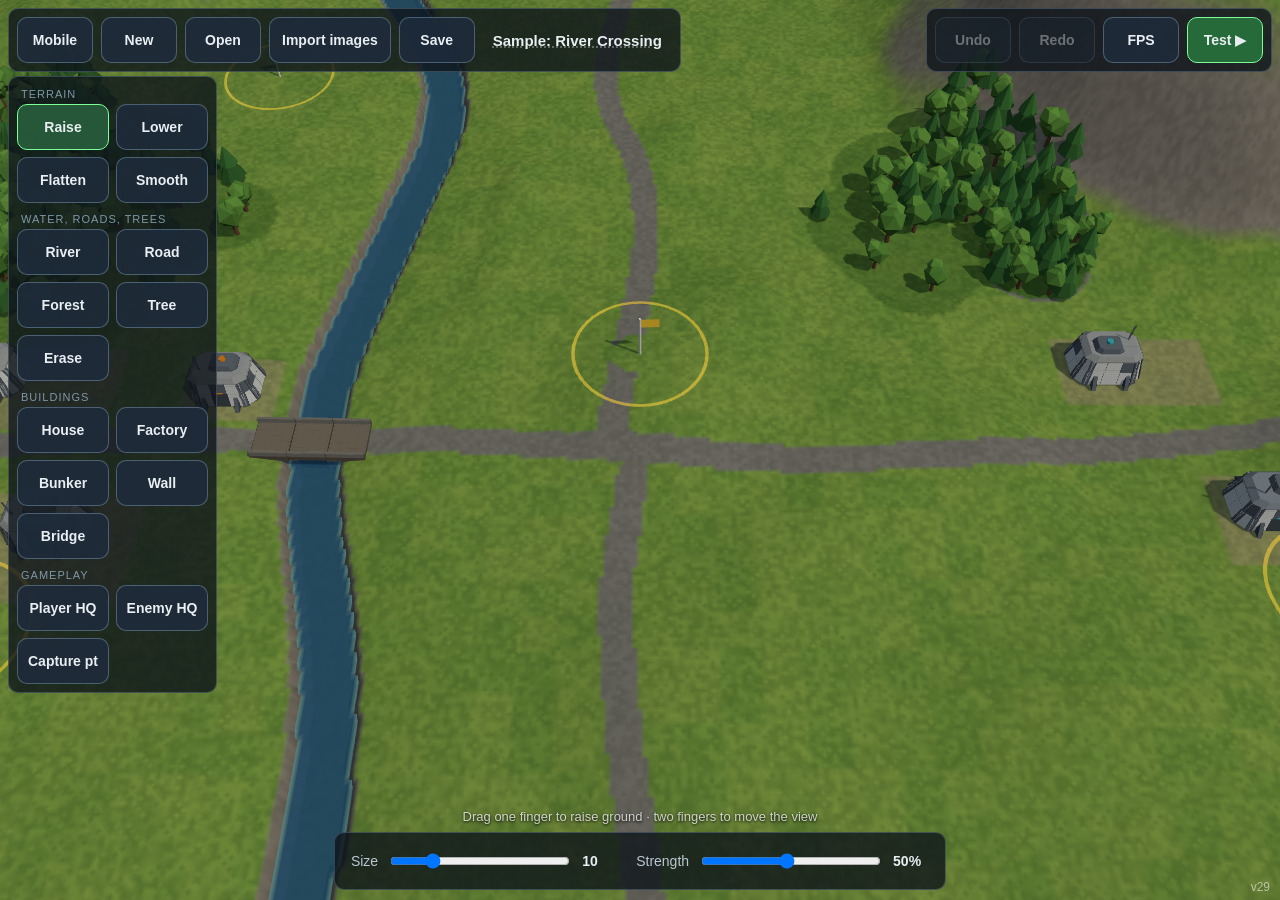
==== commit df735144: "v29: fix repair-order error on a drifting press; Assault Mech missile salvos (75 dmg, splash 3) Co-A" ====
--- a/editor.html
+++ b/editor.html
@@ -8,11 +8,11 @@
 <meta name="apple-mobile-web-app-status-bar-style" content="black-translucent">
 <meta name="theme-color" content="#0b1015">
 <!-- Must match VERSION in src/version.js. -->
-<meta name="build" content="v28">
+<meta name="build" content="v29">
 <title>Mech RTS Editor</title>
 <link rel="apple-touch-icon" href="icons/icon-180.png">
 <link rel="icon" type="image/png" href="icons/icon-180.png">
-<link rel="stylesheet" href="style.css?v=28">
+<link rel="stylesheet" href="style.css?v=29">
 <style>
   .bar { position:fixed; display:flex; gap:8px; padding:8px; align-items:center; }
   #top { top:calc(env(safe-area-inset-top) + 8px); left:calc(env(safe-area-inset-left) + 8px); right:calc(env(safe-area-inset-right) + 8px);
@@ -89,56 +89,56 @@
 <script type="importmap">
 {
   "imports": {
-    "three": "./lib/three.module.js?v=28",
-    "./editor/editor.js": "./editor/editor.js?v=28",
-    "./editor/history.js": "./editor/history.js?v=28",
-    "./editor/tools/features.js": "./editor/tools/features.js?v=28",
-    "./editor/tools/markers.js": "./editor/tools/markers.js?v=28",
-    "./editor/tools/terrain.js": "./editor/tools/terrain.js?v=28",
-    "./src/ai/enemy.js": "./src/ai/enemy.js?v=28",
-    "./src/combat/damage.js": "./src/combat/damage.js?v=28",
-    "./src/combat/effects.js": "./src/combat/effects.js?v=28",
-    "./src/combat/los.js": "./src/combat/los.js?v=28",
-    "./src/combat/projectiles.js": "./src/combat/projectiles.js?v=28",
-    "./src/config.js": "./src/config.js?v=28",
-    "./src/game/match.js": "./src/game/match.js?v=28",
-    "./src/game/savegame.js": "./src/game/savegame.js?v=28",
-    "./src/game/vision.js": "./src/game/vision.js?v=28",
-    "./src/main.js": "./src/main.js?v=28",
-    "./src/maps/format.js": "./src/maps/format.js?v=28",
-    "./src/maps/imageimport.js": "./src/maps/imageimport.js?v=28",
-    "./src/maps/loader.js": "./src/maps/loader.js?v=28",
-    "./src/nav/navgrid.js": "./src/nav/navgrid.js?v=28",
-    "./src/nav/pathfinding.js": "./src/nav/pathfinding.js?v=28",
-    "./src/terrain/chunks.js": "./src/terrain/chunks.js?v=28",
-    "./src/terrain/heightfield.js": "./src/terrain/heightfield.js?v=28",
-    "./src/terrain/surface.js": "./src/terrain/surface.js?v=28",
-    "./src/terrain/testmap.js": "./src/terrain/testmap.js?v=28",
-    "./src/terrain/water.js": "./src/terrain/water.js?v=28",
-    "./src/terrain/watermesh.js": "./src/terrain/watermesh.js?v=28",
-    "./src/ui/camera.js": "./src/ui/camera.js?v=28",
-    "./src/ui/command.js": "./src/ui/command.js?v=28",
-    "./src/ui/debug.js": "./src/ui/debug.js?v=28",
-    "./src/ui/hud.js": "./src/ui/hud.js?v=28",
-    "./src/ui/minimap.js": "./src/ui/minimap.js?v=28",
-    "./src/ui/mobile.js": "./src/ui/mobile.js?v=28",
-    "./src/ui/stats.js": "./src/ui/stats.js?v=28",
-    "./src/units/mech.js": "./src/units/mech.js?v=28",
-    "./src/units/mediummech.js": "./src/units/mediummech.js?v=28",
-    "./src/units/modelview.js": "./src/units/modelview.js?v=28",
-    "./src/units/movers.js": "./src/units/movers.js?v=28",
-    "./src/units/units.js": "./src/units/units.js?v=28",
-    "./src/version.js": "./src/version.js?v=28",
-    "./src/view.js": "./src/view.js?v=28",
-    "./src/world/buildings.js": "./src/world/buildings.js?v=28",
-    "./src/world/buildingview.js": "./src/world/buildingview.js?v=28",
-    "./src/world/construction.js": "./src/world/construction.js?v=28",
-    "./src/world/decals.js": "./src/world/decals.js?v=28",
-    "./src/world/fogview.js": "./src/world/fogview.js?v=28",
-    "./src/world/forest.js": "./src/world/forest.js?v=28",
-    "./src/world/markers.js": "./src/world/markers.js?v=28",
-    "./src/world/shapes.js": "./src/world/shapes.js?v=28",
-    "./src/world/trees.js": "./src/world/trees.js?v=28"
+    "three": "./lib/three.module.js?v=29",
+    "./editor/editor.js": "./editor/editor.js?v=29",
+    "./editor/history.js": "./editor/history.js?v=29",
+    "./editor/tools/features.js": "./editor/tools/features.js?v=29",
+    "./editor/tools/markers.js": "./editor/tools/markers.js?v=29",
+    "./editor/tools/terrain.js": "./editor/tools/terrain.js?v=29",
+    "./src/ai/enemy.js": "./src/ai/enemy.js?v=29",
+    "./src/combat/damage.js": "./src/combat/damage.js?v=29",
+    "./src/combat/effects.js": "./src/combat/effects.js?v=29",
+    "./src/combat/los.js": "./src/combat/los.js?v=29",
+    "./src/combat/projectiles.js": "./src/combat/projectiles.js?v=29",
+    "./src/config.js": "./src/config.js?v=29",
+    "./src/game/match.js": "./src/game/match.js?v=29",
+    "./src/game/savegame.js": "./src/game/savegame.js?v=29",
+    "./src/game/vision.js": "./src/game/vision.js?v=29",
+    "./src/main.js": "./src/main.js?v=29",
+    "./src/maps/format.js": "./src/maps/format.js?v=29",
+    "./src/maps/imageimport.js": "./src/maps/imageimport.js?v=29",
+    "./src/maps/loader.js": "./src/maps/loader.js?v=29",
+    "./src/nav/navgrid.js": "./src/nav/navgrid.js?v=29",
+    "./src/nav/pathfinding.js": "./src/nav/pathfinding.js?v=29",
+    "./src/terrain/chunks.js": "./src/terrain/chunks.js?v=29",
+    "./src/terrain/heightfield.js": "./src/terrain/heightfield.js?v=29",
+    "./src/terrain/surface.js": "./src/terrain/surface.js?v=29",
+    "./src/terrain/testmap.js": "./src/terrain/testmap.js?v=29",
+    "./src/terrain/water.js": "./src/terrain/water.js?v=29",
+    "./src/terrain/watermesh.js": "./src/terrain/watermesh.js?v=29",
+    "./src/ui/camera.js": "./src/ui/camera.js?v=29",
+    "./src/ui/command.js": "./src/ui/command.js?v=29",
+    "./src/ui/debug.js": "./src/ui/debug.js?v=29",
+    "./src/ui/hud.js": "./src/ui/hud.js?v=29",
+    "./src/ui/minimap.js": "./src/ui/minimap.js?v=29",
+    "./src/ui/mobile.js": "./src/ui/mobile.js?v=29",
+    "./src/ui/stats.js": "./src/ui/stats.js?v=29",
+    "./src/units/mech.js": "./src/units/mech.js?v=29",
+    "./src/units/mediummech.js": "./src/units/mediummech.js?v=29",
+    "./src/units/modelview.js": "./src/units/modelview.js?v=29",
+    "./src/units/movers.js": "./src/units/movers.js?v=29",
+    "./src/units/units.js": "./src/units/units.js?v=29",
+    "./src/version.js": "./src/version.js?v=29",
+    "./src/view.js": "./src/view.js?v=29",
+    "./src/world/buildings.js": "./src/world/buildings.js?v=29",
+    "./src/world/buildingview.js": "./src/world/buildingview.js?v=29",
+    "./src/world/construction.js": "./src/world/construction.js?v=29",
+    "./src/world/decals.js": "./src/world/decals.js?v=29",
+    "./src/world/fogview.js": "./src/world/fogview.js?v=29",
+    "./src/world/forest.js": "./src/world/forest.js?v=29",
+    "./src/world/markers.js": "./src/world/markers.js?v=29",
+    "./src/world/shapes.js": "./src/world/shapes.js?v=29",
+    "./src/world/trees.js": "./src/world/trees.js?v=29"
   }
 }
 </script>
@@ -202,7 +202,7 @@
 </div>
 <div id="hint"></div>
 <div id="status"></div>
-<div id="ver">v28</div>
+<div id="ver">v29</div>
 
 <div class="dialog" id="dlgOpen"><div class="box panel scroll">
   <h2>Open a map</h2>
@@ -227,7 +227,7 @@
 
 <div id="loading">Loading editor…</div>
 <div id="fatal"></div>
-<script src="src/ui/page.js?v=28"></script>
-<script type="module" src="editor/editor.js?v=28"></script>
+<script src="src/ui/page.js?v=29"></script>
+<script type="module" src="editor/editor.js?v=29"></script>
 </body>
 </html>
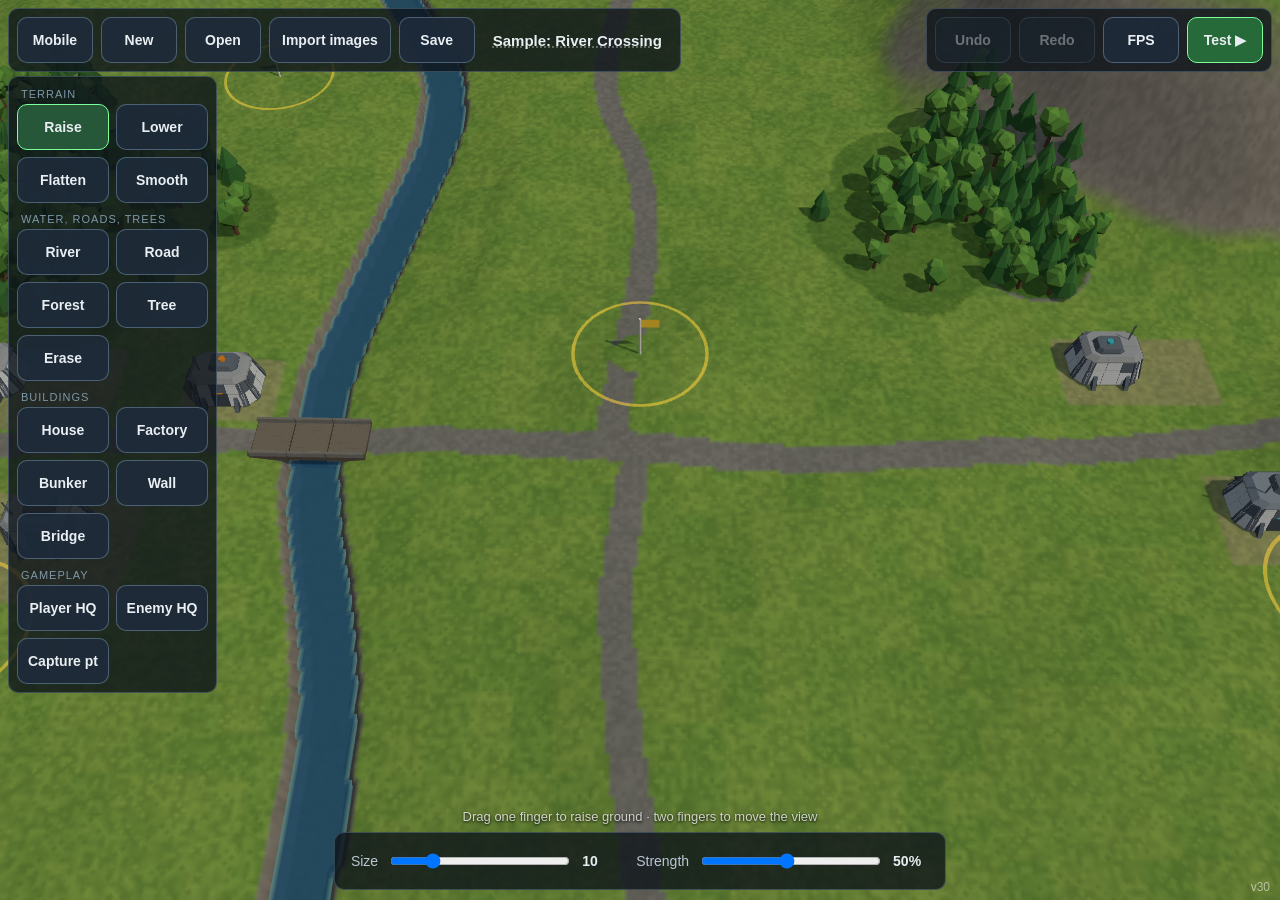
==== commit 5c980862: "v30: Assault Mech minimum range 10, splash 4; Min range in Dev stats Co-Authored-By: Claude Opus 5.5" ====
--- a/editor.html
+++ b/editor.html
@@ -8,11 +8,11 @@
 <meta name="apple-mobile-web-app-status-bar-style" content="black-translucent">
 <meta name="theme-color" content="#0b1015">
 <!-- Must match VERSION in src/version.js. -->
-<meta name="build" content="v29">
+<meta name="build" content="v30">
 <title>Mech RTS Editor</title>
 <link rel="apple-touch-icon" href="icons/icon-180.png">
 <link rel="icon" type="image/png" href="icons/icon-180.png">
-<link rel="stylesheet" href="style.css?v=29">
+<link rel="stylesheet" href="style.css?v=30">
 <style>
   .bar { position:fixed; display:flex; gap:8px; padding:8px; align-items:center; }
   #top { top:calc(env(safe-area-inset-top) + 8px); left:calc(env(safe-area-inset-left) + 8px); right:calc(env(safe-area-inset-right) + 8px);
@@ -89,56 +89,56 @@
 <script type="importmap">
 {
   "imports": {
-    "three": "./lib/three.module.js?v=29",
-    "./editor/editor.js": "./editor/editor.js?v=29",
-    "./editor/history.js": "./editor/history.js?v=29",
-    "./editor/tools/features.js": "./editor/tools/features.js?v=29",
-    "./editor/tools/markers.js": "./editor/tools/markers.js?v=29",
-    "./editor/tools/terrain.js": "./editor/tools/terrain.js?v=29",
-    "./src/ai/enemy.js": "./src/ai/enemy.js?v=29",
-    "./src/combat/damage.js": "./src/combat/damage.js?v=29",
-    "./src/combat/effects.js": "./src/combat/effects.js?v=29",
-    "./src/combat/los.js": "./src/combat/los.js?v=29",
-    "./src/combat/projectiles.js": "./src/combat/projectiles.js?v=29",
-    "./src/config.js": "./src/config.js?v=29",
-    "./src/game/match.js": "./src/game/match.js?v=29",
-    "./src/game/savegame.js": "./src/game/savegame.js?v=29",
-    "./src/game/vision.js": "./src/game/vision.js?v=29",
-    "./src/main.js": "./src/main.js?v=29",
-    "./src/maps/format.js": "./src/maps/format.js?v=29",
-    "./src/maps/imageimport.js": "./src/maps/imageimport.js?v=29",
-    "./src/maps/loader.js": "./src/maps/loader.js?v=29",
-    "./src/nav/navgrid.js": "./src/nav/navgrid.js?v=29",
-    "./src/nav/pathfinding.js": "./src/nav/pathfinding.js?v=29",
-    "./src/terrain/chunks.js": "./src/terrain/chunks.js?v=29",
-    "./src/terrain/heightfield.js": "./src/terrain/heightfield.js?v=29",
-    "./src/terrain/surface.js": "./src/terrain/surface.js?v=29",
-    "./src/terrain/testmap.js": "./src/terrain/testmap.js?v=29",
-    "./src/terrain/water.js": "./src/terrain/water.js?v=29",
-    "./src/terrain/watermesh.js": "./src/terrain/watermesh.js?v=29",
-    "./src/ui/camera.js": "./src/ui/camera.js?v=29",
-    "./src/ui/command.js": "./src/ui/command.js?v=29",
-    "./src/ui/debug.js": "./src/ui/debug.js?v=29",
-    "./src/ui/hud.js": "./src/ui/hud.js?v=29",
-    "./src/ui/minimap.js": "./src/ui/minimap.js?v=29",
-    "./src/ui/mobile.js": "./src/ui/mobile.js?v=29",
-    "./src/ui/stats.js": "./src/ui/stats.js?v=29",
-    "./src/units/mech.js": "./src/units/mech.js?v=29",
-    "./src/units/mediummech.js": "./src/units/mediummech.js?v=29",
-    "./src/units/modelview.js": "./src/units/modelview.js?v=29",
-    "./src/units/movers.js": "./src/units/movers.js?v=29",
-    "./src/units/units.js": "./src/units/units.js?v=29",
-    "./src/version.js": "./src/version.js?v=29",
-    "./src/view.js": "./src/view.js?v=29",
-    "./src/world/buildings.js": "./src/world/buildings.js?v=29",
-    "./src/world/buildingview.js": "./src/world/buildingview.js?v=29",
-    "./src/world/construction.js": "./src/world/construction.js?v=29",
-    "./src/world/decals.js": "./src/world/decals.js?v=29",
-    "./src/world/fogview.js": "./src/world/fogview.js?v=29",
-    "./src/world/forest.js": "./src/world/forest.js?v=29",
-    "./src/world/markers.js": "./src/world/markers.js?v=29",
-    "./src/world/shapes.js": "./src/world/shapes.js?v=29",
-    "./src/world/trees.js": "./src/world/trees.js?v=29"
+    "three": "./lib/three.module.js?v=30",
+    "./editor/editor.js": "./editor/editor.js?v=30",
+    "./editor/history.js": "./editor/history.js?v=30",
+    "./editor/tools/features.js": "./editor/tools/features.js?v=30",
+    "./editor/tools/markers.js": "./editor/tools/markers.js?v=30",
+    "./editor/tools/terrain.js": "./editor/tools/terrain.js?v=30",
+    "./src/ai/enemy.js": "./src/ai/enemy.js?v=30",
+    "./src/combat/damage.js": "./src/combat/damage.js?v=30",
+    "./src/combat/effects.js": "./src/combat/effects.js?v=30",
+    "./src/combat/los.js": "./src/combat/los.js?v=30",
+    "./src/combat/projectiles.js": "./src/combat/projectiles.js?v=30",
+    "./src/config.js": "./src/config.js?v=30",
+    "./src/game/match.js": "./src/game/match.js?v=30",
+    "./src/game/savegame.js": "./src/game/savegame.js?v=30",
+    "./src/game/vision.js": "./src/game/vision.js?v=30",
+    "./src/main.js": "./src/main.js?v=30",
+    "./src/maps/format.js": "./src/maps/format.js?v=30",
+    "./src/maps/imageimport.js": "./src/maps/imageimport.js?v=30",
+    "./src/maps/loader.js": "./src/maps/loader.js?v=30",
+    "./src/nav/navgrid.js": "./src/nav/navgrid.js?v=30",
+    "./src/nav/pathfinding.js": "./src/nav/pathfinding.js?v=30",
+    "./src/terrain/chunks.js": "./src/terrain/chunks.js?v=30",
+    "./src/terrain/heightfield.js": "./src/terrain/heightfield.js?v=30",
+    "./src/terrain/surface.js": "./src/terrain/surface.js?v=30",
+    "./src/terrain/testmap.js": "./src/terrain/testmap.js?v=30",
+    "./src/terrain/water.js": "./src/terrain/water.js?v=30",
+    "./src/terrain/watermesh.js": "./src/terrain/watermesh.js?v=30",
+    "./src/ui/camera.js": "./src/ui/camera.js?v=30",
+    "./src/ui/command.js": "./src/ui/command.js?v=30",
+    "./src/ui/debug.js": "./src/ui/debug.js?v=30",
+    "./src/ui/hud.js": "./src/ui/hud.js?v=30",
+    "./src/ui/minimap.js": "./src/ui/minimap.js?v=30",
+    "./src/ui/mobile.js": "./src/ui/mobile.js?v=30",
+    "./src/ui/stats.js": "./src/ui/stats.js?v=30",
+    "./src/units/mech.js": "./src/units/mech.js?v=30",
+    "./src/units/mediummech.js": "./src/units/mediummech.js?v=30",
+    "./src/units/modelview.js": "./src/units/modelview.js?v=30",
+    "./src/units/movers.js": "./src/units/movers.js?v=30",
+    "./src/units/units.js": "./src/units/units.js?v=30",
+    "./src/version.js": "./src/version.js?v=30",
+    "./src/view.js": "./src/view.js?v=30",
+    "./src/world/buildings.js": "./src/world/buildings.js?v=30",
+    "./src/world/buildingview.js": "./src/world/buildingview.js?v=30",
+    "./src/world/construction.js": "./src/world/construction.js?v=30",
+    "./src/world/decals.js": "./src/world/decals.js?v=30",
+    "./src/world/fogview.js": "./src/world/fogview.js?v=30",
+    "./src/world/forest.js": "./src/world/forest.js?v=30",
+    "./src/world/markers.js": "./src/world/markers.js?v=30",
+    "./src/world/shapes.js": "./src/world/shapes.js?v=30",
+    "./src/world/trees.js": "./src/world/trees.js?v=30"
   }
 }
 </script>
@@ -202,7 +202,7 @@
 </div>
 <div id="hint"></div>
 <div id="status"></div>
-<div id="ver">v29</div>
+<div id="ver">v30</div>
 
 <div class="dialog" id="dlgOpen"><div class="box panel scroll">
   <h2>Open a map</h2>
@@ -227,7 +227,7 @@
 
 <div id="loading">Loading editor…</div>
 <div id="fatal"></div>
-<script src="src/ui/page.js?v=29"></script>
-<script type="module" src="editor/editor.js?v=29"></script>
+<script src="src/ui/page.js?v=30"></script>
+<script type="module" src="editor/editor.js?v=30"></script>
 </body>
 </html>
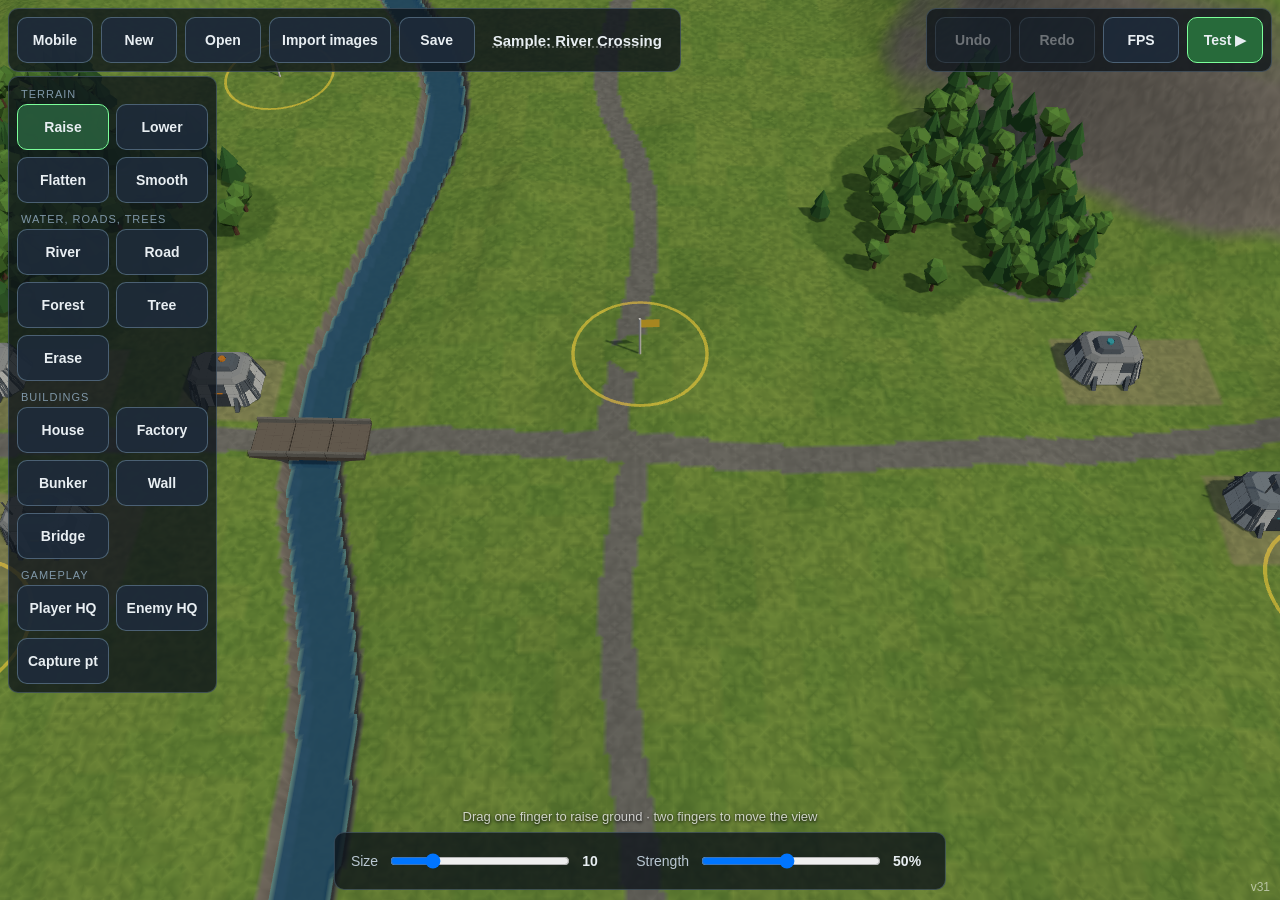
==== commit 52fb8e0f: "v31: Artillery unit (Travel / Deployed, animated), Deploy button; fix zero speed multiplier Co-Autho" ====
--- a/editor.html
+++ b/editor.html
@@ -8,11 +8,11 @@
 <meta name="apple-mobile-web-app-status-bar-style" content="black-translucent">
 <meta name="theme-color" content="#0b1015">
 <!-- Must match VERSION in src/version.js. -->
-<meta name="build" content="v30">
+<meta name="build" content="v31">
 <title>Mech RTS Editor</title>
 <link rel="apple-touch-icon" href="icons/icon-180.png">
 <link rel="icon" type="image/png" href="icons/icon-180.png">
-<link rel="stylesheet" href="style.css?v=30">
+<link rel="stylesheet" href="style.css?v=31">
 <style>
   .bar { position:fixed; display:flex; gap:8px; padding:8px; align-items:center; }
   #top { top:calc(env(safe-area-inset-top) + 8px); left:calc(env(safe-area-inset-left) + 8px); right:calc(env(safe-area-inset-right) + 8px);
@@ -89,56 +89,57 @@
 <script type="importmap">
 {
   "imports": {
-    "three": "./lib/three.module.js?v=30",
-    "./editor/editor.js": "./editor/editor.js?v=30",
-    "./editor/history.js": "./editor/history.js?v=30",
-    "./editor/tools/features.js": "./editor/tools/features.js?v=30",
-    "./editor/tools/markers.js": "./editor/tools/markers.js?v=30",
-    "./editor/tools/terrain.js": "./editor/tools/terrain.js?v=30",
-    "./src/ai/enemy.js": "./src/ai/enemy.js?v=30",
-    "./src/combat/damage.js": "./src/combat/damage.js?v=30",
-    "./src/combat/effects.js": "./src/combat/effects.js?v=30",
-    "./src/combat/los.js": "./src/combat/los.js?v=30",
-    "./src/combat/projectiles.js": "./src/combat/projectiles.js?v=30",
-    "./src/config.js": "./src/config.js?v=30",
-    "./src/game/match.js": "./src/game/match.js?v=30",
-    "./src/game/savegame.js": "./src/game/savegame.js?v=30",
-    "./src/game/vision.js": "./src/game/vision.js?v=30",
-    "./src/main.js": "./src/main.js?v=30",
-    "./src/maps/format.js": "./src/maps/format.js?v=30",
-    "./src/maps/imageimport.js": "./src/maps/imageimport.js?v=30",
-    "./src/maps/loader.js": "./src/maps/loader.js?v=30",
-    "./src/nav/navgrid.js": "./src/nav/navgrid.js?v=30",
-    "./src/nav/pathfinding.js": "./src/nav/pathfinding.js?v=30",
-    "./src/terrain/chunks.js": "./src/terrain/chunks.js?v=30",
-    "./src/terrain/heightfield.js": "./src/terrain/heightfield.js?v=30",
-    "./src/terrain/surface.js": "./src/terrain/surface.js?v=30",
-    "./src/terrain/testmap.js": "./src/terrain/testmap.js?v=30",
-    "./src/terrain/water.js": "./src/terrain/water.js?v=30",
-    "./src/terrain/watermesh.js": "./src/terrain/watermesh.js?v=30",
-    "./src/ui/camera.js": "./src/ui/camera.js?v=30",
-    "./src/ui/command.js": "./src/ui/command.js?v=30",
-    "./src/ui/debug.js": "./src/ui/debug.js?v=30",
-    "./src/ui/hud.js": "./src/ui/hud.js?v=30",
-    "./src/ui/minimap.js": "./src/ui/minimap.js?v=30",
-    "./src/ui/mobile.js": "./src/ui/mobile.js?v=30",
-    "./src/ui/stats.js": "./src/ui/stats.js?v=30",
-    "./src/units/mech.js": "./src/units/mech.js?v=30",
-    "./src/units/mediummech.js": "./src/units/mediummech.js?v=30",
-    "./src/units/modelview.js": "./src/units/modelview.js?v=30",
-    "./src/units/movers.js": "./src/units/movers.js?v=30",
-    "./src/units/units.js": "./src/units/units.js?v=30",
-    "./src/version.js": "./src/version.js?v=30",
-    "./src/view.js": "./src/view.js?v=30",
-    "./src/world/buildings.js": "./src/world/buildings.js?v=30",
-    "./src/world/buildingview.js": "./src/world/buildingview.js?v=30",
-    "./src/world/construction.js": "./src/world/construction.js?v=30",
-    "./src/world/decals.js": "./src/world/decals.js?v=30",
-    "./src/world/fogview.js": "./src/world/fogview.js?v=30",
-    "./src/world/forest.js": "./src/world/forest.js?v=30",
-    "./src/world/markers.js": "./src/world/markers.js?v=30",
-    "./src/world/shapes.js": "./src/world/shapes.js?v=30",
-    "./src/world/trees.js": "./src/world/trees.js?v=30"
+    "three": "./lib/three.module.js?v=31",
+    "./editor/editor.js": "./editor/editor.js?v=31",
+    "./editor/history.js": "./editor/history.js?v=31",
+    "./editor/tools/features.js": "./editor/tools/features.js?v=31",
+    "./editor/tools/markers.js": "./editor/tools/markers.js?v=31",
+    "./editor/tools/terrain.js": "./editor/tools/terrain.js?v=31",
+    "./src/ai/enemy.js": "./src/ai/enemy.js?v=31",
+    "./src/combat/damage.js": "./src/combat/damage.js?v=31",
+    "./src/combat/effects.js": "./src/combat/effects.js?v=31",
+    "./src/combat/los.js": "./src/combat/los.js?v=31",
+    "./src/combat/projectiles.js": "./src/combat/projectiles.js?v=31",
+    "./src/config.js": "./src/config.js?v=31",
+    "./src/game/match.js": "./src/game/match.js?v=31",
+    "./src/game/savegame.js": "./src/game/savegame.js?v=31",
+    "./src/game/vision.js": "./src/game/vision.js?v=31",
+    "./src/main.js": "./src/main.js?v=31",
+    "./src/maps/format.js": "./src/maps/format.js?v=31",
+    "./src/maps/imageimport.js": "./src/maps/imageimport.js?v=31",
+    "./src/maps/loader.js": "./src/maps/loader.js?v=31",
+    "./src/nav/navgrid.js": "./src/nav/navgrid.js?v=31",
+    "./src/nav/pathfinding.js": "./src/nav/pathfinding.js?v=31",
+    "./src/terrain/chunks.js": "./src/terrain/chunks.js?v=31",
+    "./src/terrain/heightfield.js": "./src/terrain/heightfield.js?v=31",
+    "./src/terrain/surface.js": "./src/terrain/surface.js?v=31",
+    "./src/terrain/testmap.js": "./src/terrain/testmap.js?v=31",
+    "./src/terrain/water.js": "./src/terrain/water.js?v=31",
+    "./src/terrain/watermesh.js": "./src/terrain/watermesh.js?v=31",
+    "./src/ui/camera.js": "./src/ui/camera.js?v=31",
+    "./src/ui/command.js": "./src/ui/command.js?v=31",
+    "./src/ui/debug.js": "./src/ui/debug.js?v=31",
+    "./src/ui/hud.js": "./src/ui/hud.js?v=31",
+    "./src/ui/minimap.js": "./src/ui/minimap.js?v=31",
+    "./src/ui/mobile.js": "./src/ui/mobile.js?v=31",
+    "./src/ui/stats.js": "./src/ui/stats.js?v=31",
+    "./src/units/artilleryview.js": "./src/units/artilleryview.js?v=31",
+    "./src/units/mech.js": "./src/units/mech.js?v=31",
+    "./src/units/mediummech.js": "./src/units/mediummech.js?v=31",
+    "./src/units/modelview.js": "./src/units/modelview.js?v=31",
+    "./src/units/movers.js": "./src/units/movers.js?v=31",
+    "./src/units/units.js": "./src/units/units.js?v=31",
+    "./src/version.js": "./src/version.js?v=31",
+    "./src/view.js": "./src/view.js?v=31",
+    "./src/world/buildings.js": "./src/world/buildings.js?v=31",
+    "./src/world/buildingview.js": "./src/world/buildingview.js?v=31",
+    "./src/world/construction.js": "./src/world/construction.js?v=31",
+    "./src/world/decals.js": "./src/world/decals.js?v=31",
+    "./src/world/fogview.js": "./src/world/fogview.js?v=31",
+    "./src/world/forest.js": "./src/world/forest.js?v=31",
+    "./src/world/markers.js": "./src/world/markers.js?v=31",
+    "./src/world/shapes.js": "./src/world/shapes.js?v=31",
+    "./src/world/trees.js": "./src/world/trees.js?v=31"
   }
 }
 </script>
@@ -202,7 +203,7 @@
 </div>
 <div id="hint"></div>
 <div id="status"></div>
-<div id="ver">v30</div>
+<div id="ver">v31</div>
 
 <div class="dialog" id="dlgOpen"><div class="box panel scroll">
   <h2>Open a map</h2>
@@ -227,7 +228,7 @@
 
 <div id="loading">Loading editor…</div>
 <div id="fatal"></div>
-<script src="src/ui/page.js?v=30"></script>
-<script type="module" src="editor/editor.js?v=30"></script>
+<script src="src/ui/page.js?v=31"></script>
+<script type="module" src="editor/editor.js?v=31"></script>
 </body>
 </html>
